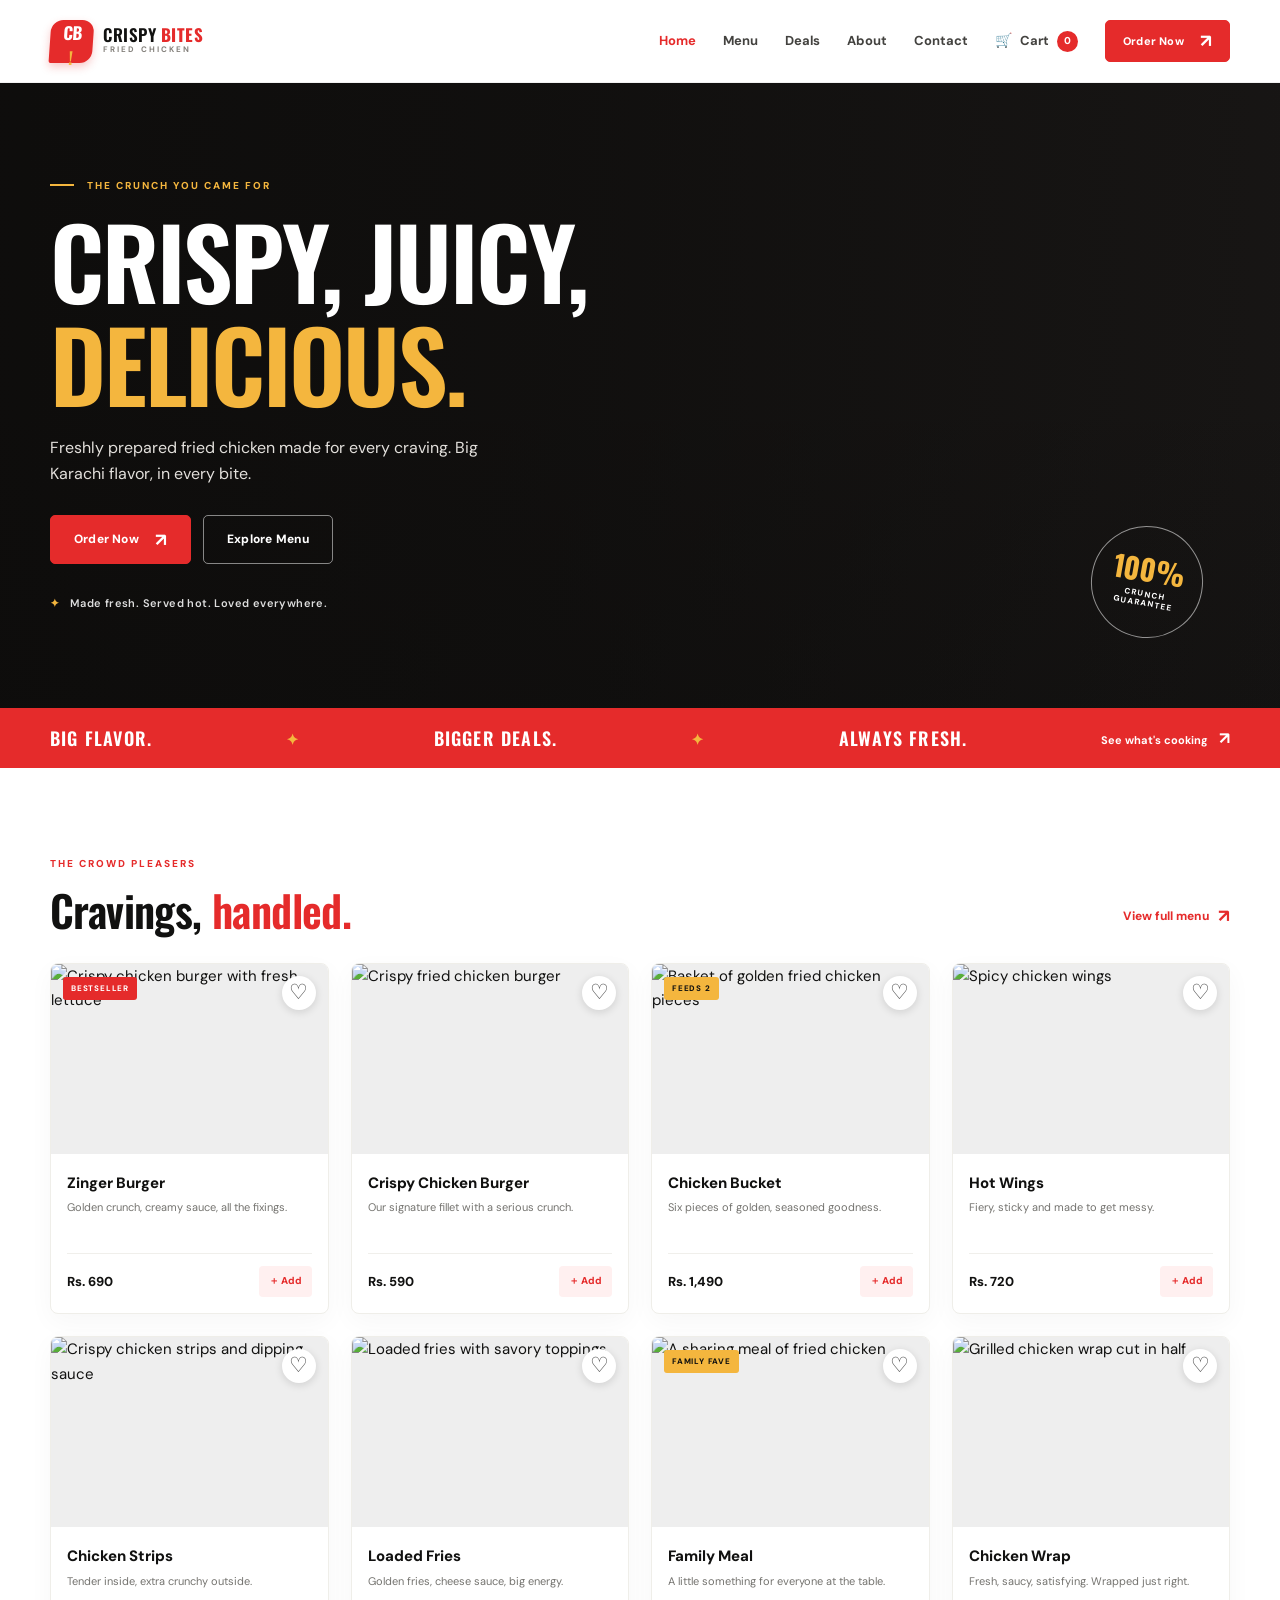
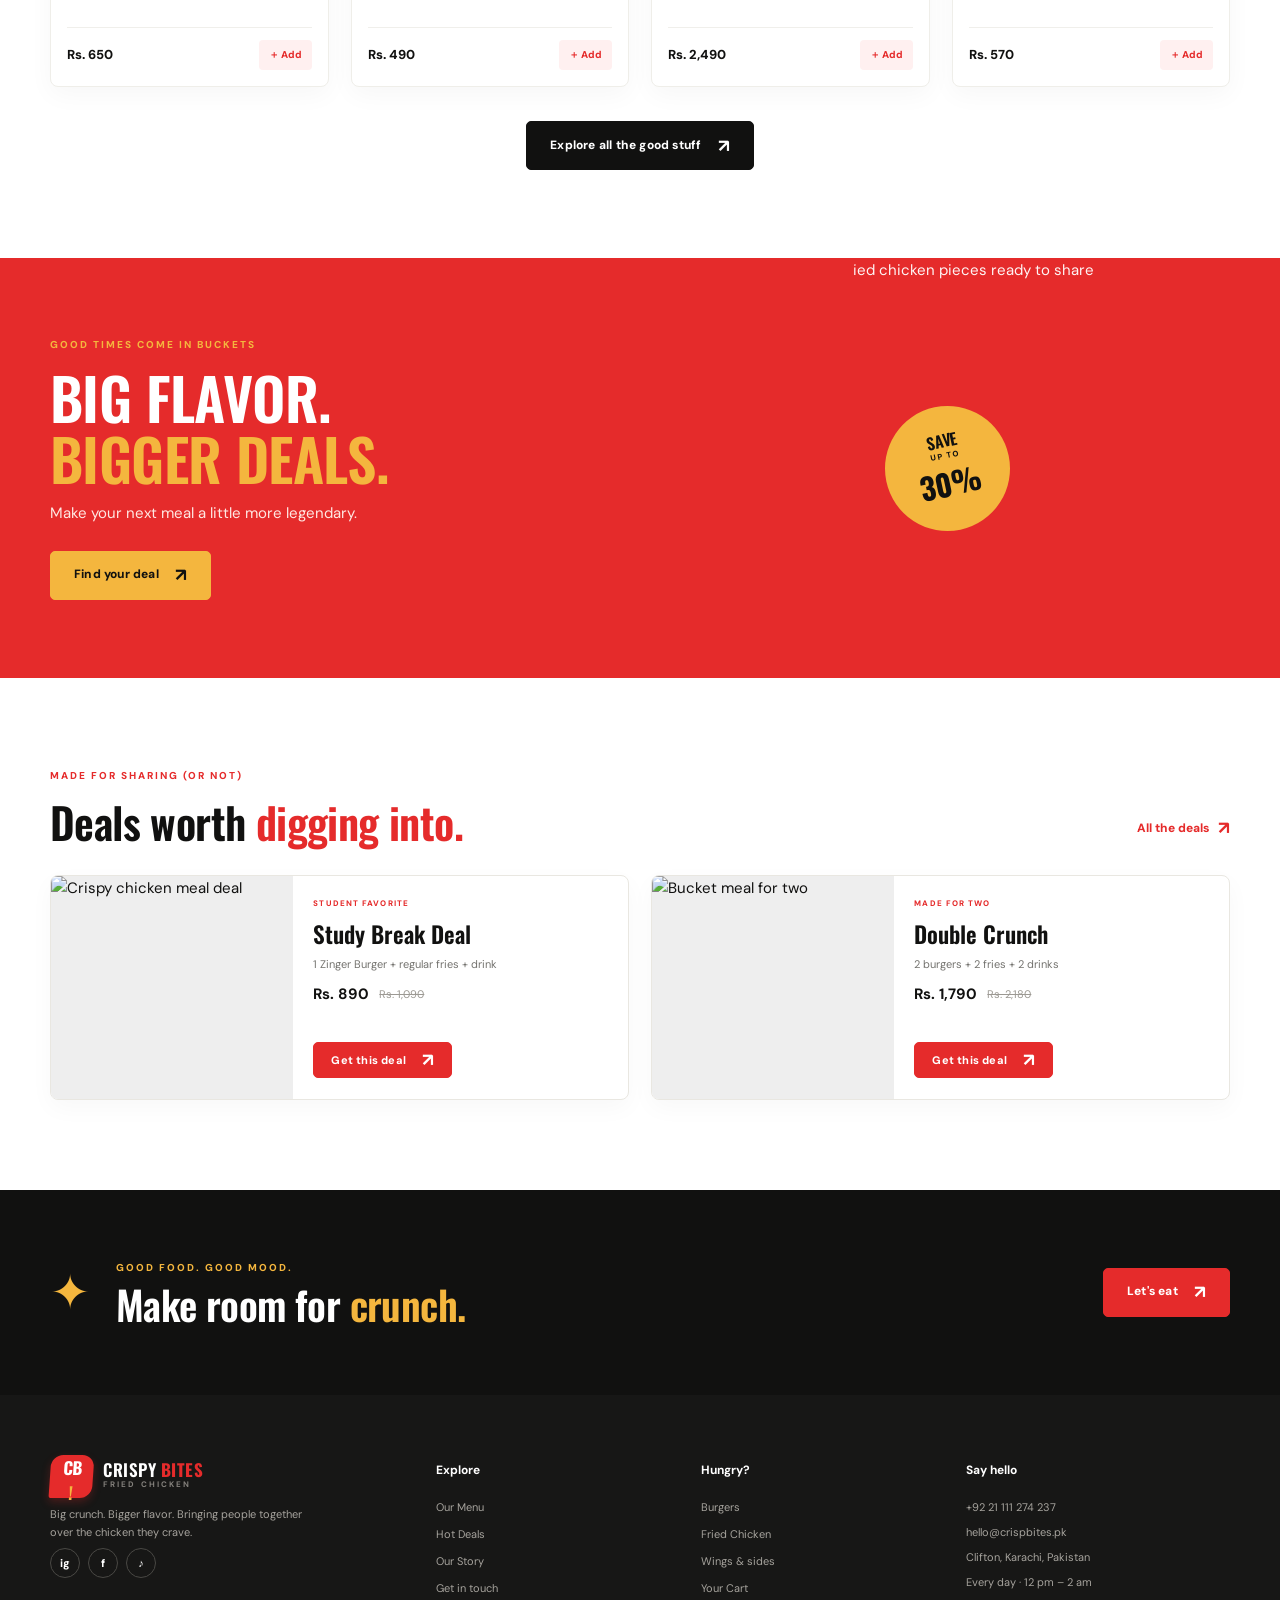
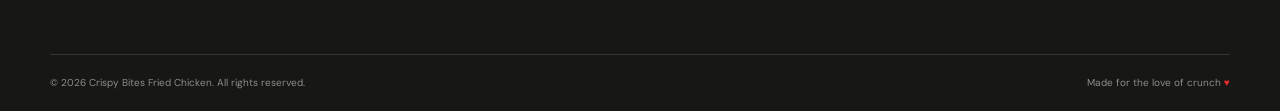
==== index.html @ 57929d8f "Add Crispy Bites Fried Chicken website" ====
<!doctype html>
<html lang="en">
<head>
  <meta charset="utf-8">
  <meta name="viewport" content="width=device-width, initial-scale=1">
  <meta name="description" content="Crispy Bites Fried Chicken — crave-worthy crunch, juicy chicken and big Karachi flavor.">
  <title>Crispy Bites | Big crunch. Bigger flavor.</title>
  <link rel="preconnect" href="https://fonts.googleapis.com">
  <link rel="preconnect" href="https://fonts.gstatic.com" crossorigin>
  <link href="https://fonts.googleapis.com/css2?family=DM+Sans:wght@400;500;600;700;800&family=Oswald:wght@500;600;700&display=swap" rel="stylesheet">
  <link rel="stylesheet" href="css/style.css">
  <link rel="stylesheet" href="css/responsive.css">
  <script defer src="js/main.js"></script>
  <script defer src="js/cart.js"></script>
</head>
<body>
  <header class="site-header">
    <nav class="navbar container" aria-label="Main navigation">
      <a class="brand" href="index.html" aria-label="Crispy Bites home"><span class="brand-mark">CB<span>!</span></span><span class="brand-name">CRISPY <b>BITES</b><small>FRIED CHICKEN</small></span></a>
      <button class="nav-toggle" aria-label="Open navigation" aria-expanded="false"><span></span><span></span><span></span></button>
      <div class="nav-links">
        <a class="active" href="index.html">Home</a><a href="menu.html">Menu</a><a href="deals.html">Deals</a><a href="about.html">About</a><a href="contact.html">Contact</a>
        <a class="nav-cart" href="cart.html" aria-label="Shopping cart">Cart <span class="cart-count">0</span></a>
        <a class="button button-small" href="menu.html">Order Now <span aria-hidden="true">↗</span></a>
      </div>
    </nav>
  </header>
  <main>
    <section class="hero">
      <div class="hero-shade"></div>
      <div class="container hero-content">
        <p class="eyebrow"><span></span> THE CRUNCH YOU CAME FOR</p>
        <h1>Crispy, Juicy,<br><em>Delicious.</em></h1>
        <p class="hero-copy">Freshly prepared fried chicken made for every craving. Big Karachi flavor, in every bite.</p>
        <div class="hero-actions"><a class="button" href="menu.html">Order Now <span>↗</span></a><a class="button button-outline" href="menu.html">Explore Menu</a></div>
        <div class="hero-note"><span>✦</span> Made fresh. Served hot. Loved everywhere.</div>
      </div>
      <div class="hero-stamp"><strong>100%</strong><span>CRUNCH<br>GUARANTEE</span></div>
    </section>
    <section class="ticker"><div class="container ticker-inner"><span>BIG FLAVOR.</span><b>✦</b><span>BIGGER DEALS.</span><b>✦</b><span>ALWAYS FRESH.</span><a href="deals.html">See what's cooking <span>↗</span></a></div></section>
    <section class="section container">
      <div class="section-heading"><div><p class="eyebrow eyebrow-red">THE CROWD PLEASERS</p><h2>Cravings, <em>handled.</em></h2></div><a class="text-link" href="menu.html">View full menu <span>↗</span></a></div>
      <div class="food-grid">
        <article class="food-card reveal"><div class="food-image"><img src="https://images.unsplash.com/photo-1568901346375-23c9450c58cd?auto=format&fit=crop&w=800&q=85" alt="Crispy chicken burger with fresh lettuce"><button class="favorite" aria-label="Add Zinger Burger to favorites">♡</button><span class="tag">BESTSELLER</span></div><div class="food-info"><h3>Zinger Burger</h3><p>Golden crunch, creamy sauce, all the fixings.</p><div class="food-bottom"><strong>Rs. 690</strong><button class="add-button" data-add="zinger-burger">＋ Add</button></div></div></article>
        <article class="food-card reveal"><div class="food-image"><img src="https://images.unsplash.com/photo-1606755962773-d324e0a13086?auto=format&fit=crop&w=800&q=85" alt="Crispy fried chicken burger"><button class="favorite" aria-label="Add Crispy Chicken Burger to favorites">♡</button></div><div class="food-info"><h3>Crispy Chicken Burger</h3><p>Our signature fillet with a serious crunch.</p><div class="food-bottom"><strong>Rs. 590</strong><button class="add-button" data-add="crispy-burger">＋ Add</button></div></div></article>
        <article class="food-card reveal"><div class="food-image"><img src="https://images.unsplash.com/photo-1626645738196-c2a7c87a8f58?auto=format&fit=crop&w=800&q=85" alt="Basket of golden fried chicken pieces"><button class="favorite" aria-label="Add Chicken Bucket to favorites">♡</button><span class="tag tag-gold">FEEDS 2</span></div><div class="food-info"><h3>Chicken Bucket</h3><p>Six pieces of golden, seasoned goodness.</p><div class="food-bottom"><strong>Rs. 1,490</strong><button class="add-button" data-add="chicken-bucket">＋ Add</button></div></div></article>
        <article class="food-card reveal"><div class="food-image"><img src="https://images.unsplash.com/photo-1527477396000-e27163b481c2?auto=format&fit=crop&w=800&q=85" alt="Spicy chicken wings"><button class="favorite" aria-label="Add Hot Wings to favorites">♡</button></div><div class="food-info"><h3>Hot Wings</h3><p>Fiery, sticky and made to get messy.</p><div class="food-bottom"><strong>Rs. 720</strong><button class="add-button" data-add="hot-wings">＋ Add</button></div></div></article>
        <article class="food-card reveal"><div class="food-image"><img src="https://images.unsplash.com/photo-1562967914-608f82629710?auto=format&fit=crop&w=800&q=85" alt="Crispy chicken strips and dipping sauce"><button class="favorite" aria-label="Add Chicken Strips to favorites">♡</button></div><div class="food-info"><h3>Chicken Strips</h3><p>Tender inside, extra crunchy outside.</p><div class="food-bottom"><strong>Rs. 650</strong><button class="add-button" data-add="chicken-strips">＋ Add</button></div></div></article>
        <article class="food-card reveal"><div class="food-image"><img src="https://images.unsplash.com/photo-1573080496219-bb080dd4f877?auto=format&fit=crop&w=800&q=85" alt="Loaded fries with savory toppings"><button class="favorite" aria-label="Add Loaded Fries to favorites">♡</button></div><div class="food-info"><h3>Loaded Fries</h3><p>Golden fries, cheese sauce, big energy.</p><div class="food-bottom"><strong>Rs. 490</strong><button class="add-button" data-add="loaded-fries">＋ Add</button></div></div></article>
        <article class="food-card reveal"><div class="food-image"><img src="https://images.unsplash.com/photo-1513185158878-8d8c2a2a3da3?auto=format&fit=crop&w=800&q=85" alt="A sharing meal of fried chicken"><button class="favorite" aria-label="Add Family Meal to favorites">♡</button><span class="tag tag-gold">FAMILY FAVE</span></div><div class="food-info"><h3>Family Meal</h3><p>A little something for everyone at the table.</p><div class="food-bottom"><strong>Rs. 2,490</strong><button class="add-button" data-add="family-meal">＋ Add</button></div></div></article>
        <article class="food-card reveal"><div class="food-image"><img src="https://images.unsplash.com/photo-1626700051175-6818013e1d4f?auto=format&fit=crop&w=800&q=85" alt="Grilled chicken wrap cut in half"><button class="favorite" aria-label="Add Chicken Wrap to favorites">♡</button></div><div class="food-info"><h3>Chicken Wrap</h3><p>Fresh, saucy, satisfying. Wrapped just right.</p><div class="food-bottom"><strong>Rs. 570</strong><button class="add-button" data-add="chicken-wrap">＋ Add</button></div></div></article>
      </div>
      <div class="center-action"><a class="button button-dark" href="menu.html">Explore all the good stuff <span>↗</span></a></div>
    </section>
    <section class="promo-band"><div class="container promo-content"><div><p class="eyebrow">GOOD TIMES COME IN BUCKETS</p><h2>Big flavor.<br><em>Bigger deals.</em></h2><p>Make your next meal a little more legendary.</p><a class="button button-light" href="deals.html">Find your deal <span>↗</span></a></div><div class="promo-art"><span class="promo-circle">SAVE<br><b>UP TO</b><strong>30%</strong></span><img src="https://images.unsplash.com/photo-1626082927389-6cd097cdc6ec?auto=format&fit=crop&w=900&q=85" alt="Golden fried chicken pieces ready to share"></div></div></section>
    <section class="section container deals-preview"><div class="section-heading"><div><p class="eyebrow eyebrow-red">MADE FOR SHARING (OR NOT)</p><h2>Deals worth <em>digging into.</em></h2></div><a class="text-link" href="deals.html">All the deals <span>↗</span></a></div>
      <div class="deal-strip">
        <article class="deal-card"><div class="deal-photo"><img src="https://images.unsplash.com/photo-1562967914-608f82629710?auto=format&fit=crop&w=800&q=85" alt="Crispy chicken meal deal"></div><div class="deal-details"><span class="deal-label">STUDENT FAVORITE</span><h3>Study Break Deal</h3><p>1 Zinger Burger + regular fries + drink</p><div><strong>Rs. 890</strong><del>Rs. 1,090</del></div><button class="button button-small" data-add="student-deal">Get this deal <span>↗</span></button></div></article>
        <article class="deal-card"><div class="deal-photo"><img src="https://images.unsplash.com/photo-1626645738196-c2a7c87a8f58?auto=format&fit=crop&w=800&q=85" alt="Bucket meal for two"></div><div class="deal-details"><span class="deal-label">MADE FOR TWO</span><h3>Double Crunch</h3><p>2 burgers + 2 fries + 2 drinks</p><div><strong>Rs. 1,790</strong><del>Rs. 2,180</del></div><button class="button button-small" data-add="couple-deal">Get this deal <span>↗</span></button></div></article>
      </div>
    </section>
    <section class="dark-callout"><div class="container callout-inner"><span class="callout-star">✦</span><div><p class="eyebrow">GOOD FOOD. GOOD MOOD.</p><h2>Make room for <em>crunch.</em></h2></div><a class="button" href="menu.html">Let's eat <span>↗</span></a></div></section>
  </main>
  <footer class="site-footer">  <div class="container footer-grid"><div class="footer-brand"><a class="brand brand-footer" href="index.html"><span class="brand-mark">CB<span>!</span></span><span class="brand-name">CRISPY <b>BITES</b><small>FRIED CHICKEN</small></span></a><p>Big crunch. Bigger flavor. Bringing people together over the chicken they crave.</p><div class="social-links"><a href="https://instagram.com" aria-label="Instagram">ig</a><a href="https://facebook.com" aria-label="Facebook">f</a><a href="https://tiktok.com" aria-label="TikTok">♪</a></div></div><div><h3>Explore</h3><a href="menu.html">Our Menu</a><a href="deals.html">Hot Deals</a><a href="about.html">Our Story</a><a href="contact.html">Get in touch</a></div><div><h3>Hungry?</h3><a href="menu.html#burgers">Burgers</a><a href="menu.html#chicken">Fried Chicken</a><a href="menu.html#wings">Wings & sides</a><a href="cart.html">Your Cart</a></div><div><h3>Say hello</h3><p>+92 21 111 274 237</p><p>hello@crispbites.pk</p><p>Clifton, Karachi, Pakistan</p><p>Every day · 12 pm – 2 am</p></div></div><div class="container footer-bottom"><span>© <span class="current-year">2026</span> Crispy Bites Fried Chicken. All rights reserved.</span><span>Made for the love of crunch <b>♥</b></span></div></footer>
  <div class="toast" role="status" aria-live="polite"></div>
</body>
</html>
---- css/style.css ----
:root{--red:#e52b2b;--red-dark:#bd171b;--black:#111110;--charcoal:#1c1c1a;--soft-black:#242421;--cream:#f7f5f0;--white:#fff;--gold:#f4b63e;--muted:#74736f;--line:#e9e7e1;--font-body:"DM Sans",Arial,sans-serif;--font-display:"Oswald",Impact,sans-serif;--shadow:0 18px 45px rgba(25,20,10,.09)}
*{box-sizing:border-box}html{scroll-behavior:smooth}body{margin:0;color:var(--black);background:#fff;font-family:var(--font-body);font-size:15px;line-height:1.65}img{display:block;width:100%;object-fit:cover}a{color:inherit;text-decoration:none}button,input,textarea{font:inherit}button,a{-webkit-tap-highlight-color:transparent}.container{width:min(1180px,calc(100% - 56px));margin-inline:auto}.site-header{position:sticky;z-index:20;top:0;background:rgba(255,255,255,.97);border-bottom:1px solid rgba(20,20,20,.06);backdrop-filter:blur(12px);transition:box-shadow .25s}.site-header.scrolled{box-shadow:0 6px 24px rgba(0,0,0,.08)}.navbar{height:82px;display:flex;align-items:center;justify-content:space-between;gap:30px}.brand{display:flex;align-items:center;gap:10px;flex:none}.brand-mark{width:43px;height:43px;border-radius:12px 12px 12px 2px;display:grid;place-items:center;background:var(--red);color:#fff;font:700 17px var(--font-display);letter-spacing:-1px;transform:skew(-4deg);box-shadow:0 4px 9px #e52b2b40}.brand-mark span{color:var(--gold)}.brand-name{font:600 17px/1 var(--font-display);letter-spacing:.5px}.brand-name b{color:var(--red)}.brand-name small{display:block;color:#84817c;font:700 8px/1.7 var(--font-body);letter-spacing:2.1px}.nav-links{display:flex;align-items:center;gap:27px}.nav-links>a:not(.button){font-size:13px;font-weight:700;color:#43423f;transition:color .2s}.nav-links>a:not(.button):hover,.nav-links>a.active:not(.nav-cart){color:var(--red)}.nav-cart{display:flex;align-items:center;gap:8px}.cart-count{min-width:21px;height:21px;border-radius:50%;display:grid;place-items:center;padding:0 5px;background:var(--red);color:white;font-size:10px;font-weight:800;transition:transform .2s}.cart-count.bump{animation:cart-bump .35s ease}.nav-toggle{display:none}
.button{min-height:49px;display:inline-flex;align-items:center;justify-content:center;gap:16px;padding:0 23px;border:1px solid var(--red);border-radius:5px;background:var(--red);color:#fff;font-size:12px;font-weight:800;letter-spacing:.2px;cursor:pointer;transition:background .2s,transform .2s,box-shadow .2s}.button span{font-size:18px;line-height:1}.button:hover{background:var(--red-dark);border-color:var(--red-dark);transform:translateY(-2px);box-shadow:0 9px 22px #c8212130}.button-small{min-height:42px;padding-inline:17px;font-size:11px}.button-outline{background:transparent;border-color:#ffffff80;color:#fff}.button-outline:hover{background:#fff;color:var(--black);border-color:#fff}.button-dark{background:var(--black);border-color:var(--black)}.button-dark:hover{background:#333;border-color:#333}.button-light{background:var(--gold);border-color:var(--gold);color:var(--black)}.button-light:hover{background:#ffca60;border-color:#ffca60}.button-wide{width:100%}.eyebrow{margin:0 0 14px;color:var(--gold);font-size:10px;font-weight:800;letter-spacing:2px}.eyebrow span{display:inline-block;width:24px;height:2px;margin:0 9px 3px 0;background:var(--gold)}.eyebrow-red{color:var(--red)}.eyebrow-red span{background:var(--red)}h1,h2,h3,p{margin-top:0}h1,h2{font-family:var(--font-display);font-weight:600;line-height:1.05;letter-spacing:-.6px}h1 em,h2 em{font-style:normal;color:var(--red)}.hero{position:relative;min-height:625px;display:flex;align-items:center;overflow:hidden;background:#181615 url("https://images.unsplash.com/photo-1626082927389-6cd097cdc6ec?auto=format&fit=crop&w=2000&q=90") center 48%/cover no-repeat;color:white}.hero-shade{position:absolute;inset:0;background:linear-gradient(90deg,rgba(13,12,11,.91) 0%,rgba(13,12,11,.68) 42%,rgba(13,12,11,.08) 100%),linear-gradient(0deg,rgba(10,10,10,.27),transparent 50%)}.hero-content{position:relative;z-index:1;padding-block:90px}.hero h1{margin:0 0 20px;font-size:clamp(58px,8vw,98px);text-transform:uppercase;letter-spacing:-2px}.hero h1 em{color:var(--gold)}.hero-copy{max-width:430px;margin-bottom:28px;color:#e3e0dc;font-size:16px}.hero-actions{display:flex;gap:12px}.hero-note{margin-top:30px;color:#ddd;font-size:11px;font-weight:600;letter-spacing:.4px}.hero-note span{margin-right:7px;color:var(--gold)}.hero-stamp{position:absolute;right:max(6%,calc((100% - 1180px)/2));bottom:70px;width:112px;height:112px;border:1px solid #ffffff8a;border-radius:50%;display:grid;align-content:center;justify-items:center;text-align:center;transform:rotate(10deg)}.hero-stamp strong{font:700 29px/.95 var(--font-display);color:var(--gold)}.hero-stamp span{margin-top:7px;font-size:8px;line-height:1.2;font-weight:800;letter-spacing:1.1px}.ticker{background:var(--red);color:#fff}.ticker-inner{min-height:60px;display:flex;align-items:center;justify-content:space-between;gap:16px;font:600 18px var(--font-display);letter-spacing:1.2px}.ticker-inner b{color:var(--gold);font-size:15px}.ticker-inner a{font:700 11px var(--font-body);letter-spacing:0}.ticker-inner a span{margin-left:8px;font-size:17px}.section{padding-block:88px}.section-heading{display:flex;align-items:end;justify-content:space-between;gap:24px;margin-bottom:31px}.section-heading h2{margin:0;font-size:43px}.section-heading h2 em{color:var(--red)}.text-link{display:inline-flex;align-items:center;gap:9px;color:var(--red);font-size:12px;font-weight:800}.text-link span{font-size:18px;transition:transform .2s}.text-link:hover span{transform:translate(3px,-3px)}.food-grid{display:grid;grid-template-columns:repeat(4,minmax(0,1fr));gap:22px}.food-card{min-width:0;overflow:hidden;border:1px solid #efeee9;border-radius:8px;background:white;box-shadow:0 8px 26px rgba(21,20,15,.035);transition:transform .25s,box-shadow .25s}.food-card:hover{transform:translateY(-6px);box-shadow:var(--shadow)}.food-image{height:190px;position:relative;overflow:hidden;background:#eee}.food-image img{height:100%;transition:transform .5s}.food-card:hover .food-image img{transform:scale(1.07)}.favorite{position:absolute;top:12px;right:12px;width:34px;height:34px;border:0;border-radius:50%;background:#fff;color:#444;font-size:21px;line-height:1;cursor:pointer;box-shadow:0 2px 9px #0002;transition:color .2s,transform .2s}.favorite:hover,.favorite.is-favorite{color:var(--red);transform:scale(1.12)}.tag{position:absolute;left:12px;top:13px;padding:5px 8px;border-radius:3px;background:var(--red);color:white;font-size:8px;font-weight:800;letter-spacing:.8px}.tag-gold{background:var(--gold);color:var(--black)}.food-info{padding:17px 16px 16px}.food-info h3{margin:0 0 4px;font-size:15px;font-weight:800}.food-info p{min-height:42px;margin:0 0 12px;color:var(--muted);font-size:11px;line-height:1.55}.food-bottom{display:flex;align-items:center;justify-content:space-between;gap:6px;border-top:1px solid #f0efeb;padding-top:12px}.food-bottom strong{font-size:13px;font-weight:800}.add-button{border:0;border-radius:4px;background:#fff0f0;color:var(--red);padding:7px 10px;font-size:10px;font-weight:800;cursor:pointer;transition:background .2s,color .2s}.add-button:hover{background:var(--red);color:white}.center-action{margin-top:34px;text-align:center}.promo-band{overflow:hidden;background:var(--red);color:white}.promo-content{min-height:420px;display:grid;grid-template-columns:1fr 1fr;align-items:center;gap:50px}.promo-content h2{margin:0 0 12px;font-size:58px;text-transform:uppercase}.promo-content h2 em{color:var(--gold)}.promo-content p:not(.eyebrow){color:#ffe8e3}.promo-content .button{margin-top:10px}.promo-art{position:relative;align-self:stretch;min-height:360px;display:flex;align-items:center;justify-content:center}.promo-art img{position:absolute;width:92%;height:108%;right:-11%;bottom:-8%;object-fit:cover;clip-path:polygon(16% 0,100% 0,100% 100%,0 100%);opacity:.95}.promo-circle{z-index:1;width:125px;height:125px;display:grid;align-content:center;justify-items:center;border-radius:50%;background:var(--gold);color:var(--black);text-align:center;font:600 16px/1.1 var(--font-display);transform:rotate(-12deg)}.promo-circle b{font:800 8px var(--font-body);letter-spacing:1.2px}.promo-circle strong{font:700 30px var(--font-display)}.deals-preview{padding-top:90px;padding-bottom:90px}.deal-strip{display:grid;grid-template-columns:repeat(2,1fr);gap:22px}.deal-card{display:grid;grid-template-columns:42% 1fr;min-height:225px;overflow:hidden;border:1px solid var(--line);border-radius:8px;background:#fff;box-shadow:0 8px 25px #00000008}.deal-photo{overflow:hidden;background:#eee}.deal-photo img{height:100%;min-height:210px;transition:transform .45s}.deal-card:hover .deal-photo img{transform:scale(1.06)}.deal-details{padding:21px 20px;display:flex;flex-direction:column;align-items:start}.deal-label{color:var(--red);font-size:8px;font-weight:800;letter-spacing:1.1px}.deal-details h3{margin:7px 0 4px;font:600 23px var(--font-display)}.deal-details p{margin:0 0 9px;color:var(--muted);font-size:11px}.deal-details>div{display:flex;align-items:center;gap:10px;margin-bottom:12px}.deal-details>div strong{font-size:15px}.deal-details del{color:#9c9993;font-size:11px}.deal-details .button{min-height:36px;margin-top:auto}.dark-callout{background:var(--black);color:white}.callout-inner{min-height:205px;display:flex;align-items:center;gap:26px}.callout-star{font-size:48px;color:var(--gold)}.callout-inner .eyebrow{margin-bottom:7px}.callout-inner h2{margin:0;font-size:40px}.callout-inner h2 em{color:var(--gold)}.callout-inner .button{margin-left:auto}.site-footer{padding-top:60px;background:#171716;color:#fff}.footer-grid{display:grid;grid-template-columns:1.55fr 1fr 1fr 1.2fr;gap:45px;padding-bottom:48px}.brand-footer .brand-name{color:white}.footer-brand p{max-width:270px;margin:19px 0;color:#a6a39d;font-size:12px}.footer-grid h3{margin:6px 0 17px;font-size:12px;color:white}.footer-grid>div:not(.footer-brand)>a{display:block;margin:9px 0;color:#a6a39d;font-size:11px;transition:color .2s}.footer-grid>div>a:hover{color:var(--gold)}.footer-grid>div>p{margin:7px 0;color:#a6a39d;font-size:11px}.social-links{display:flex;gap:8px}.social-links a{width:30px;height:30px;display:grid;place-items:center;border:1px solid #494844;border-radius:50%;font-size:11px;font-weight:800;transition:background .2s,border .2s}.social-links a:hover{background:var(--red);border-color:var(--red)}.footer-bottom{min-height:57px;display:flex;justify-content:space-between;align-items:center;border-top:1px solid #343330;color:#8f8d87;font-size:10px}.footer-bottom b{color:var(--red)}.page-hero{min-height:325px;display:flex;align-items:center;color:#fff;background:#211a17 center/cover no-repeat;position:relative;isolation:isolate}.page-hero:before{content:"";position:absolute;z-index:-1;inset:0;background:linear-gradient(90deg,#151311e8,#1513118c 60%,#15131133)}.page-hero h1{margin:0 0 12px;font-size:clamp(50px,7vw,76px);text-transform:uppercase}.page-hero h1 em{color:var(--gold)}.page-hero p:last-child{margin:0;color:#e3e0dc}.menu-hero{background-image:url("https://images.unsplash.com/photo-1568901346375-23c9450c58cd?auto=format&fit=crop&w=1800&q=85")}.deals-hero{background-image:url("https://images.unsplash.com/photo-1626082927389-6cd097cdc6ec?auto=format&fit=crop&w=1800&q=85")}.about-hero{background-image:url("https://images.unsplash.com/photo-1626645738196-c2a7c87a8f58?auto=format&fit=crop&w=1800&q=85")}.contact-hero{background-image:url("https://images.unsplash.com/photo-1527477396000-e27163b481c2?auto=format&fit=crop&w=1800&q=85")}.compact-hero{min-height:250px;background-image:url("https://images.unsplash.com/photo-1626082927389-6cd097cdc6ec?auto=format&fit=crop&w=1800&q=85")}.menu-section{padding-top:55px}.menu-toolbar{display:flex;align-items:center;justify-content:space-between;gap:18px;margin-bottom:23px}.category-list{display:flex;flex-wrap:wrap;gap:8px}.filter-button{padding:9px 15px;border:1px solid #e8e6df;border-radius:30px;background:#fff;color:#54534f;font-size:11px;font-weight:700;cursor:pointer;transition:all .2s}.filter-button:hover,.filter-button.active{border-color:var(--red);background:var(--red);color:white}.search-box{width:245px;height:42px;flex:none;display:flex;align-items:center;gap:9px;padding:0 11px;border:1px solid var(--line);border-radius:5px}.search-box>span{font-size:22px;color:#85827d}.search-box input{width:100%;min-width:0;border:0;outline:0;font-size:11px}.search-box kbd{flex:none;color:#999;font-size:9px}.menu-result{min-height:16px;margin-bottom:15px;color:#888;font-size:10px}.menu-grid{row-gap:21px}.empty-search,.empty-cart{text-align:center;padding:60px 20px;color:var(--muted)}.empty-search span,.empty-cart>span{font-size:42px}.empty-search h3,.empty-cart h2{margin:8px 0;color:var(--black);font:600 29px var(--font-display)}.empty-search p,.empty-cart p{font-size:13px}.menu-banner{padding:40px 0;background:#f2eee5}.menu-banner>.container{display:flex;justify-content:space-between;align-items:center;gap:25px}.menu-banner h2{margin:0 0 7px;font-size:38px}.menu-banner h2 em{color:var(--red)}.menu-banner p:not(.eyebrow){margin:0;color:var(--muted);font-size:12px}.menu-banner .button{flex:none}.deals-grid{display:grid;grid-template-columns:repeat(2,minmax(0,1fr));gap:23px}.deal-card-large{min-height:315px;grid-template-columns:45% 1fr}.deal-card-large .deal-photo img{min-height:315px}.deal-card-large .deal-details{padding:25px}.deal-card-large .deal-details h3{font-size:28px}.deal-card-large .deal-details p{font-size:12px;line-height:1.7}.section-note{max-width:250px;margin:0 0 3px;color:var(--muted);font-size:12px}.story-section{display:grid;grid-template-columns:1fr 1fr;align-items:center;gap:75px}.story-image{position:relative;min-height:440px}.story-image img{height:440px;border-radius:8px;box-shadow:var(--shadow)}.story-stamp{position:absolute;right:-25px;bottom:26px;width:110px;height:110px;display:grid;align-content:center;justify-items:center;border:7px solid white;border-radius:50%;background:var(--gold);font:600 13px/1.1 var(--font-display);text-align:center;transform:rotate(8deg)}.story-stamp b{font-size:24px}.story-copy h2,.contact-details h2{margin:0 0 20px;font-size:43px}.story-copy p:not(.eyebrow){color:#716f6a;font-size:13px;line-height:1.9}.story-copy .text-link{margin-top:8px}.mission-band{padding:76px 0;background:var(--black);color:#fff}.mission-grid{display:grid;grid-template-columns:repeat(3,1fr);gap:45px}.mission-icon{color:var(--gold);font-size:26px}.mission-grid .eyebrow{margin:13px 0 8px}.mission-grid h2{margin:0 0 13px;font-size:31px}.mission-grid h2 em{color:var(--gold)}.mission-grid article>p:last-child{max-width:290px;color:#aaa9a3;font-size:12px}.reasons-grid{display:grid;grid-template-columns:repeat(4,1fr);gap:25px}.reasons-grid article{padding:24px 19px;border-top:2px solid var(--red);background:#faf9f6}.reasons-grid article>span{font:600 25px var(--font-display);color:var(--red)}.reasons-grid h3{margin:15px 0 6px;font-size:15px}.reasons-grid p{margin:0;color:var(--muted);font-size:11px}.stats-band{padding:45px 0;background:var(--red);color:#fff}.stats-grid{display:grid;grid-template-columns:repeat(4,1fr);text-align:center}.stats-grid>div+div{border-left:1px solid #ffffff4d}.stats-grid strong{display:block;font:600 42px/.95 var(--font-display)}.stats-grid strong span{color:var(--gold)}.stats-grid div>span{display:block;margin-top:8px;color:#ffe7df;font-size:9px;font-weight:800;letter-spacing:1.5px}.contact-layout{display:grid;grid-template-columns:.8fr 1.2fr;gap:80px;align-items:start}.contact-details>p:not(.eyebrow){color:var(--muted);font-size:13px}.contact-item{display:flex;align-items:center;gap:15px;margin-top:24px}.contact-item>span{width:42px;height:42px;display:grid;place-items:center;border-radius:50%;background:#fff0eb;color:var(--red);font-size:18px}.contact-item small{display:block;color:#98958e;font-size:8px;font-weight:800;letter-spacing:1.2px}.contact-item a,.contact-item p{margin:2px 0 0;font-size:12px;font-weight:700}.form-card{padding:34px;border:1px solid var(--line);border-radius:8px;background:white;box-shadow:var(--shadow)}.form-card h2{margin:0 0 25px;font-size:32px}.form-card label{display:block;margin:0 0 15px;font-size:10px;font-weight:800;color:#45433f}.optional{color:#aaa;font-size:9px;font-weight:500}.form-card input,.form-card textarea{display:block;width:100%;margin-top:6px;padding:12px 13px;border:1px solid #e6e4df;border-radius:4px;outline:0;color:var(--black);font-size:12px;resize:vertical;transition:border .2s,box-shadow .2s}.form-card input:focus,.form-card textarea:focus{border-color:var(--red);box-shadow:0 0 0 3px #e52b2b15}.form-row{display:grid;grid-template-columns:1fr 1fr;gap:14px}.form-message{margin:14px 0 0;color:#238245;font-size:12px;font-weight:700}.map-section{padding-top:0;padding-bottom:80px}.map-placeholder{position:relative;min-height:270px;overflow:hidden;display:flex;flex-direction:column;align-items:center;justify-content:center;gap:6px;border-radius:7px;background-color:#e8e4dc;background-image:linear-gradient(30deg,transparent 45%,#d6d2c9 46%,#d6d2c9 47%,transparent 48%),linear-gradient(120deg,transparent 43%,#d5d1c8 44%,#d5d1c8 46%,transparent 47%),linear-gradient(75deg,transparent 70%,#dedad2 71%,#dedad2 73%,transparent 74%);text-align:center}.map-placeholder:before,.map-placeholder:after{content:"";position:absolute;width:130%;height:13px;background:#d0ccc3;transform:rotate(-13deg)}.map-placeholder:before{top:32%}.map-placeholder:after{bottom:27%;transform:rotate(9deg)}.map-placeholder>*{position:relative;z-index:1}.map-pin{width:37px;height:37px;display:grid;place-items:center;border-radius:50% 50% 50% 0;background:var(--red);color:white;font-size:23px;transform:rotate(-45deg);box-shadow:0 4px 14px #0003}.map-placeholder strong{margin-top:6px;font-size:14px}.map-placeholder span{color:var(--muted);font-size:11px}.map-placeholder a{margin-top:4px;padding:7px 10px;border-radius:4px;background:#fff;font-size:10px;font-weight:800;color:var(--red)}.cart-section{display:grid;grid-template-columns:1fr 340px;align-items:start;gap:45px;padding-top:58px}.cart-heading{display:flex;justify-content:space-between;align-items:end;gap:12px;margin-bottom:20px}.cart-heading h2{margin:0;font-size:32px}.clear-cart{padding:6px 0;border:0;background:transparent;color:#898680;font-size:10px;font-weight:700;cursor:pointer}.clear-cart:hover{color:var(--red)}.cart-items{border-top:1px solid var(--line)}.cart-row{display:grid;grid-template-columns:90px 1fr auto 100px 30px;align-items:center;gap:17px;padding:17px 0;border-bottom:1px solid var(--line)}.cart-row img{width:90px;height:76px;border-radius:5px}.cart-product h3{margin:0 0 4px;font-size:13px}.cart-product p{margin:0;color:#999;font-size:10px}.cart-unit-price{font-size:11px;color:#706e69}.quantity-control{display:flex;align-items:center;justify-content:space-between;width:92px;height:32px;padding:0 5px;border:1px solid var(--line);border-radius:4px}.quantity-control button{width:24px;height:24px;border:0;background:white;color:var(--red);font-weight:800;cursor:pointer}.quantity-control span{font-size:11px;font-weight:800}.cart-row-subtotal{text-align:right;font-size:12px;font-weight:800}.remove-item{border:0;background:none;color:#a6a39c;font-size:18px;cursor:pointer;transition:color .2s}.remove-item:hover{color:var(--red)}.summary-card{position:sticky;top:105px;padding:24px;border:1px solid var(--line);border-radius:7px;background:#faf9f6}.summary-card h2{margin:0 0 23px;font:600 22px var(--font-display)}.summary-line{display:flex;justify-content:space-between;gap:10px;margin:13px 0;color:#6f6d67;font-size:11px}.summary-line strong{color:var(--black);font-size:11px}.summary-divider{height:1px;margin:17px 0;background:#e4e2dc}.summary-line.total-line{color:var(--black);font-size:13px;font-weight:800}.summary-line.total-line strong{color:var(--red);font-size:18px}.summary-hint{margin:11px 0 17px;color:#999;font-size:10px}.checkout-link{width:100%}.secure-note{margin:13px 0 0;text-align:center;color:#96938c;font-size:9px}.checkout-layout{display:grid;grid-template-columns:1fr 340px;align-items:start;gap:38px}.checkout-form h2{font-size:32px}.checkout-summary{top:105px}.checkout-items{display:grid;gap:12px}.checkout-item{display:grid;grid-template-columns:46px 1fr auto;align-items:center;gap:10px}.checkout-item img{width:46px;height:42px;border-radius:4px}.checkout-item div{min-width:0}.checkout-item strong{display:block;font-size:10px}.checkout-item span{color:#999;font-size:9px}.checkout-item>b{font-size:10px}.payment-options{padding:0;border:0;margin:20px 0}.payment-options legend{margin-bottom:10px;font-size:11px;font-weight:800}.payment-option{position:relative;display:flex!important;align-items:center;gap:11px;margin:0!important;padding:12px 10px;border:1px solid var(--line);border-bottom:0;cursor:pointer}.payment-option:nth-of-type(2){border-radius:5px 5px 0 0}.payment-option:last-of-type{border-bottom:1px solid var(--line);border-radius:0 0 5px 5px}.payment-option input{position:absolute;opacity:0;width:1px;height:1px}.payment-option:has(input:checked){background:#fff7f5;border-color:#f0b5ac}.payment-icon{width:30px;height:30px;display:grid;place-items:center;border-radius:4px;background:#f2eee8;color:var(--red);font-size:15px}.payment-option>span:nth-of-type(2){flex:1}.payment-option b{display:block;font-size:10px}.payment-option small{display:block;color:#97948e;font-size:9px}.payment-option i{width:15px;height:15px;border:1px solid #cbc8c1;border-radius:50%}.payment-option:has(input:checked) i{border:5px solid var(--red)}.order-success{max-width:700px;padding-top:70px;text-align:center}.order-success[hidden]{display:none}.success-icon{width:66px;height:66px;display:grid;place-items:center;margin:0 auto 20px;border-radius:50%;background:#e8f5ea;color:#32864b;font-size:32px}.order-success h2{font-size:38px}.order-success>p:not(.eyebrow){max-width:480px;margin:0 auto 22px;color:var(--muted);font-size:13px}.toast{position:fixed;z-index:50;right:24px;bottom:24px;max-width:calc(100% - 48px);padding:13px 19px;border-radius:5px;background:var(--black);color:white;font-size:12px;font-weight:700;box-shadow:0 9px 30px #0003;opacity:0;transform:translateY(15px);pointer-events:none;transition:opacity .25s,transform .25s}.toast.visible{opacity:1;transform:translateY(0)}.reveal{opacity:0;transform:translateY(18px);transition:opacity .6s,transform .6s}.reveal.is-visible{opacity:1;transform:translateY(0)}[hidden]{display:none!important}
@keyframes cart-bump{50%{transform:scale(1.3)}}
.nav-cart:before{content:"\1F6D2";font-size:14px}
---- css/responsive.css ----
@media(max-width:1050px){.nav-links{gap:17px}.container{width:min(calc(100% - 44px),1180px)}.food-grid{grid-template-columns:repeat(3,minmax(0,1fr))}.food-image{height:200px}.footer-grid{gap:28px}.deal-card-large{grid-template-columns:40% 1fr}.deal-card-large .deal-details{padding:20px}.cart-section,.checkout-layout{grid-template-columns:1fr 310px;gap:25px}.cart-row{grid-template-columns:76px 1fr auto 90px 25px;gap:12px}.cart-row img{width:76px;height:68px}}
@media(max-width:800px){.navbar{height:72px}.nav-toggle{width:40px;height:40px;display:flex;flex-direction:column;justify-content:center;gap:5px;padding:8px;border:0;background:transparent;cursor:pointer}.nav-toggle span{height:2px;width:22px;background:var(--black);transition:transform .2s,opacity .2s}.nav-toggle[aria-expanded=true] span:first-child{transform:translateY(7px) rotate(45deg)}.nav-toggle[aria-expanded=true] span:nth-child(2){opacity:0}.nav-toggle[aria-expanded=true] span:last-child{transform:translateY(-7px) rotate(-45deg)}.nav-links{position:absolute;top:71px;left:0;right:0;display:none;align-items:stretch;gap:0;padding:10px 22px 20px;background:white;border-top:1px solid var(--line);box-shadow:0 15px 25px #00000012}.nav-links.open{display:flex;flex-direction:column}.nav-links>a:not(.button){padding:11px 4px;border-bottom:1px solid #f0efeb}.nav-links>.button{margin-top:13px}.nav-cart{justify-content:flex-start}.hero{min-height:580px;background-position:57% center}.hero-shade{background:linear-gradient(90deg,rgba(13,12,11,.91),rgba(13,12,11,.48) 75%,rgba(13,12,11,.18))}.hero-stamp{right:7%;bottom:35px;width:90px;height:90px}.hero-stamp strong{font-size:24px}.hero-stamp span{font-size:7px}.ticker-inner{flex-wrap:wrap;justify-content:center;padding:11px 0;gap:8px 13px;font-size:15px}.ticker-inner a{width:100%;text-align:center}.section{padding-block:66px}.food-grid{grid-template-columns:repeat(2,minmax(0,1fr));gap:16px}.food-image{height:220px}.promo-content{min-height:390px;gap:20px}.promo-content h2{font-size:47px}.promo-art img{width:112%;right:-17%}.deal-strip{gap:15px}.deal-card{grid-template-columns:39% 1fr}.deal-details{padding:15px}.deal-details h3{font-size:19px}.deal-details p{font-size:10px}.deal-details .button{padding-inline:11px}.footer-grid{grid-template-columns:repeat(2,1fr);gap:35px}.page-hero{min-height:300px}.menu-toolbar{align-items:flex-start;flex-direction:column}.category-list{order:2}.search-box{width:100%;order:1}.story-section{gap:40px}.story-image,.story-image img{min-height:370px;height:370px}.contact-layout{gap:35px}.cart-section,.checkout-layout{grid-template-columns:1fr}.summary-card{position:static}.checkout-summary{order:-1}.cart-row{grid-template-columns:74px minmax(100px,1fr) auto 90px 24px}.cart-row-subtotal{font-size:11px}}
@media(max-width:560px){.container{width:calc(100% - 36px)}.brand-mark{width:39px;height:39px}.brand-name{font-size:15px}.hero{min-height:610px;background-position:61% center}.hero-content{padding-block:75px}.hero h1{font-size:59px;letter-spacing:-1px}.hero-copy{max-width:300px;font-size:14px}.hero-actions{align-items:flex-start;flex-direction:column}.hero-actions .button{min-width:165px}.hero-stamp{right:20px;bottom:26px;width:77px;height:77px}.hero-stamp strong{font-size:20px}.hero-stamp span{font-size:6px}.ticker-inner{font-size:13px}.section{padding-block:55px}.section-heading{align-items:flex-start;flex-direction:column;gap:11px;margin-bottom:23px}.section-heading h2{font-size:36px}.section-note{max-width:none}.food-grid{gap:12px}.food-image{height:145px}.food-info{padding:12px}.food-info h3{font-size:13px}.food-info p{min-height:47px;font-size:10px}.food-bottom{padding-top:9px}.food-bottom strong{font-size:11px}.add-button{padding:7px 8px;font-size:9px}.favorite{width:29px;height:29px;top:8px;right:8px;font-size:18px}.tag{top:9px;left:8px;padding:4px 6px;font-size:7px}.center-action{margin-top:26px}.promo-content{grid-template-columns:1fr;gap:0;padding-top:48px}.promo-content h2{font-size:46px}.promo-art{min-height:210px}.promo-art img{width:105%;height:120%;right:-7%;bottom:-19%}.promo-circle{width:95px;height:95px;font-size:13px}.promo-circle strong{font-size:24px}.deal-strip{grid-template-columns:1fr}.deal-card{grid-template-columns:39% 1fr;min-height:200px}.deal-photo img{min-height:200px}.deal-details{padding:13px}.deal-details h3{font-size:18px}.deal-details p{font-size:10px;line-height:1.4}.deal-details>div{gap:7px}.deal-details>div strong{font-size:13px}.deal-details .button{min-height:32px;font-size:9px}.callout-inner{min-height:190px;gap:12px}.callout-star{font-size:30px}.callout-inner h2{font-size:27px}.callout-inner .button{gap:7px;padding-inline:12px;min-height:42px;font-size:10px}.site-footer{padding-top:43px}.footer-grid{grid-template-columns:1fr 1fr;gap:30px 18px;padding-bottom:32px}.footer-grid>div:first-child{grid-column:1/-1}.footer-brand p{max-width:310px}.footer-bottom{align-items:flex-start;flex-direction:column;justify-content:center;gap:4px;padding-block:12px;font-size:9px}.page-hero{min-height:280px}.page-hero h1{font-size:53px}.page-hero p:last-child{max-width:310px;font-size:12px}.menu-section{padding-top:40px}.category-list{gap:6px}.filter-button{padding:8px 12px;font-size:10px}.menu-banner>.container{align-items:flex-start;flex-direction:column}.menu-banner h2{font-size:32px}.deals-grid{grid-template-columns:1fr;gap:16px}.deal-card-large{grid-template-columns:39% 1fr;min-height:235px}.deal-card-large .deal-photo img{min-height:235px}.deal-card-large .deal-details{padding:14px}.deal-card-large .deal-details h3{font-size:20px}.deal-card-large .deal-details p{font-size:10px}.deal-card-large .deal-label{font-size:7px}.story-section{grid-template-columns:1fr;gap:30px}.story-image,.story-image img{min-height:300px;height:300px}.story-stamp{right:-10px;bottom:15px;width:88px;height:88px;font-size:11px}.story-stamp b{font-size:20px}.story-copy h2,.contact-details h2{font-size:36px}.mission-grid{grid-template-columns:1fr;gap:30px}.mission-grid h2{font-size:27px}.mission-band{padding:55px 0}.reasons-grid{grid-template-columns:1fr 1fr;gap:12px}.reasons-grid article{padding:17px 13px}.reasons-grid h3{font-size:13px}.stats-grid{grid-template-columns:1fr 1fr;gap:25px 0}.stats-grid>div:nth-child(3){border-left:0}.stats-grid strong{font-size:35px}.contact-layout{grid-template-columns:1fr;gap:30px}.form-card{padding:23px 18px}.form-row{grid-template-columns:1fr;gap:0}.map-section{padding-bottom:50px}.map-placeholder{min-height:230px}.cart-section{padding-top:40px}.cart-heading{align-items:flex-start;flex-direction:column;gap:10px}.cart-heading h2{font-size:28px}.cart-row{grid-template-columns:62px minmax(0,1fr) 92px 25px;gap:8px;padding:13px 0}.cart-row img{width:62px;height:60px}.cart-product h3{font-size:11px}.cart-product p{font-size:9px}.cart-unit-price{display:none}.quantity-control{width:85px;height:30px}.cart-row-subtotal{grid-column:2;grid-row:2;text-align:left;font-size:10px}.remove-item{grid-column:4;grid-row:1}.summary-card{padding:20px}.checkout-layout{padding-top:35px;gap:20px}.checkout-form h2{font-size:27px}.checkout-summary{order:0}.order-success h2{font-size:31px}.toast{right:14px;bottom:14px;max-width:calc(100% - 28px)}}
@media(prefers-reduced-motion:reduce){*,*::before,*::after{scroll-behavior:auto!important;animation-duration:.01ms!important;animation-iteration-count:1!important;transition-duration:.01ms!important}.reveal{opacity:1;transform:none}}
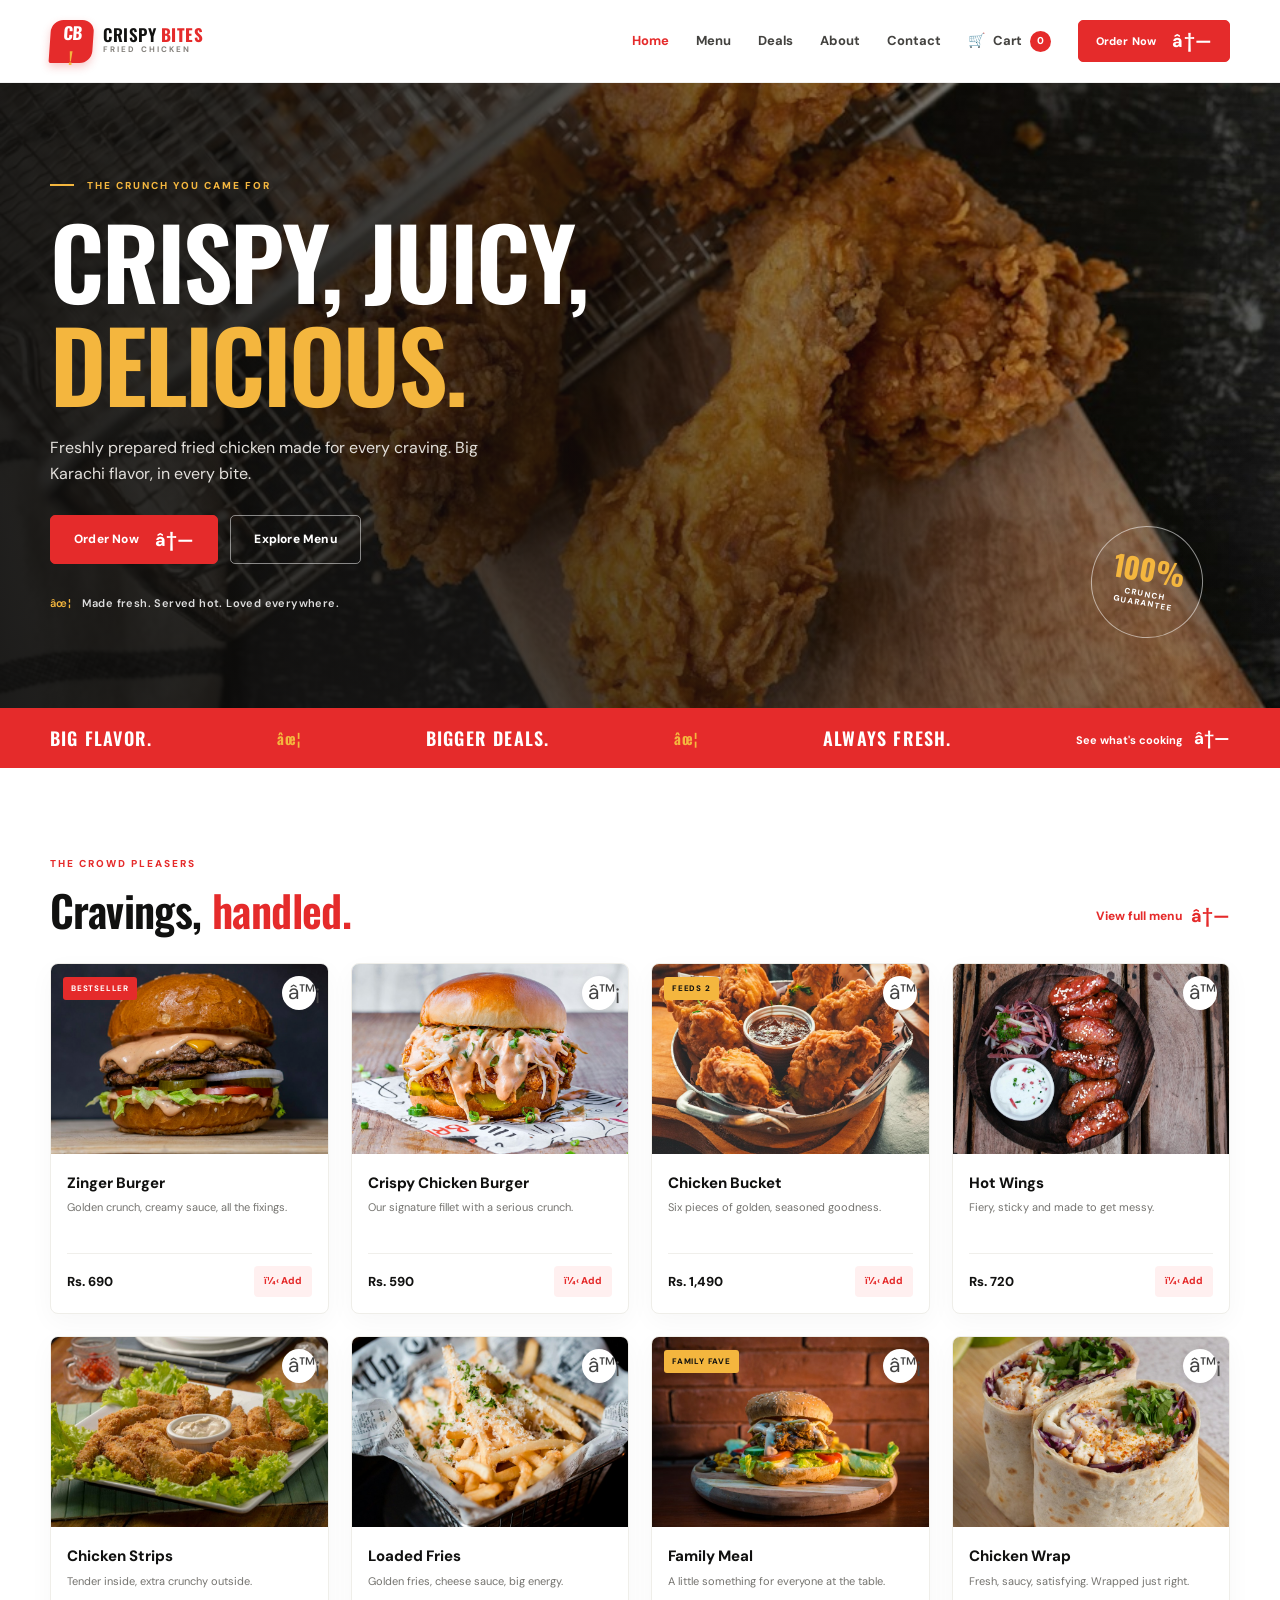
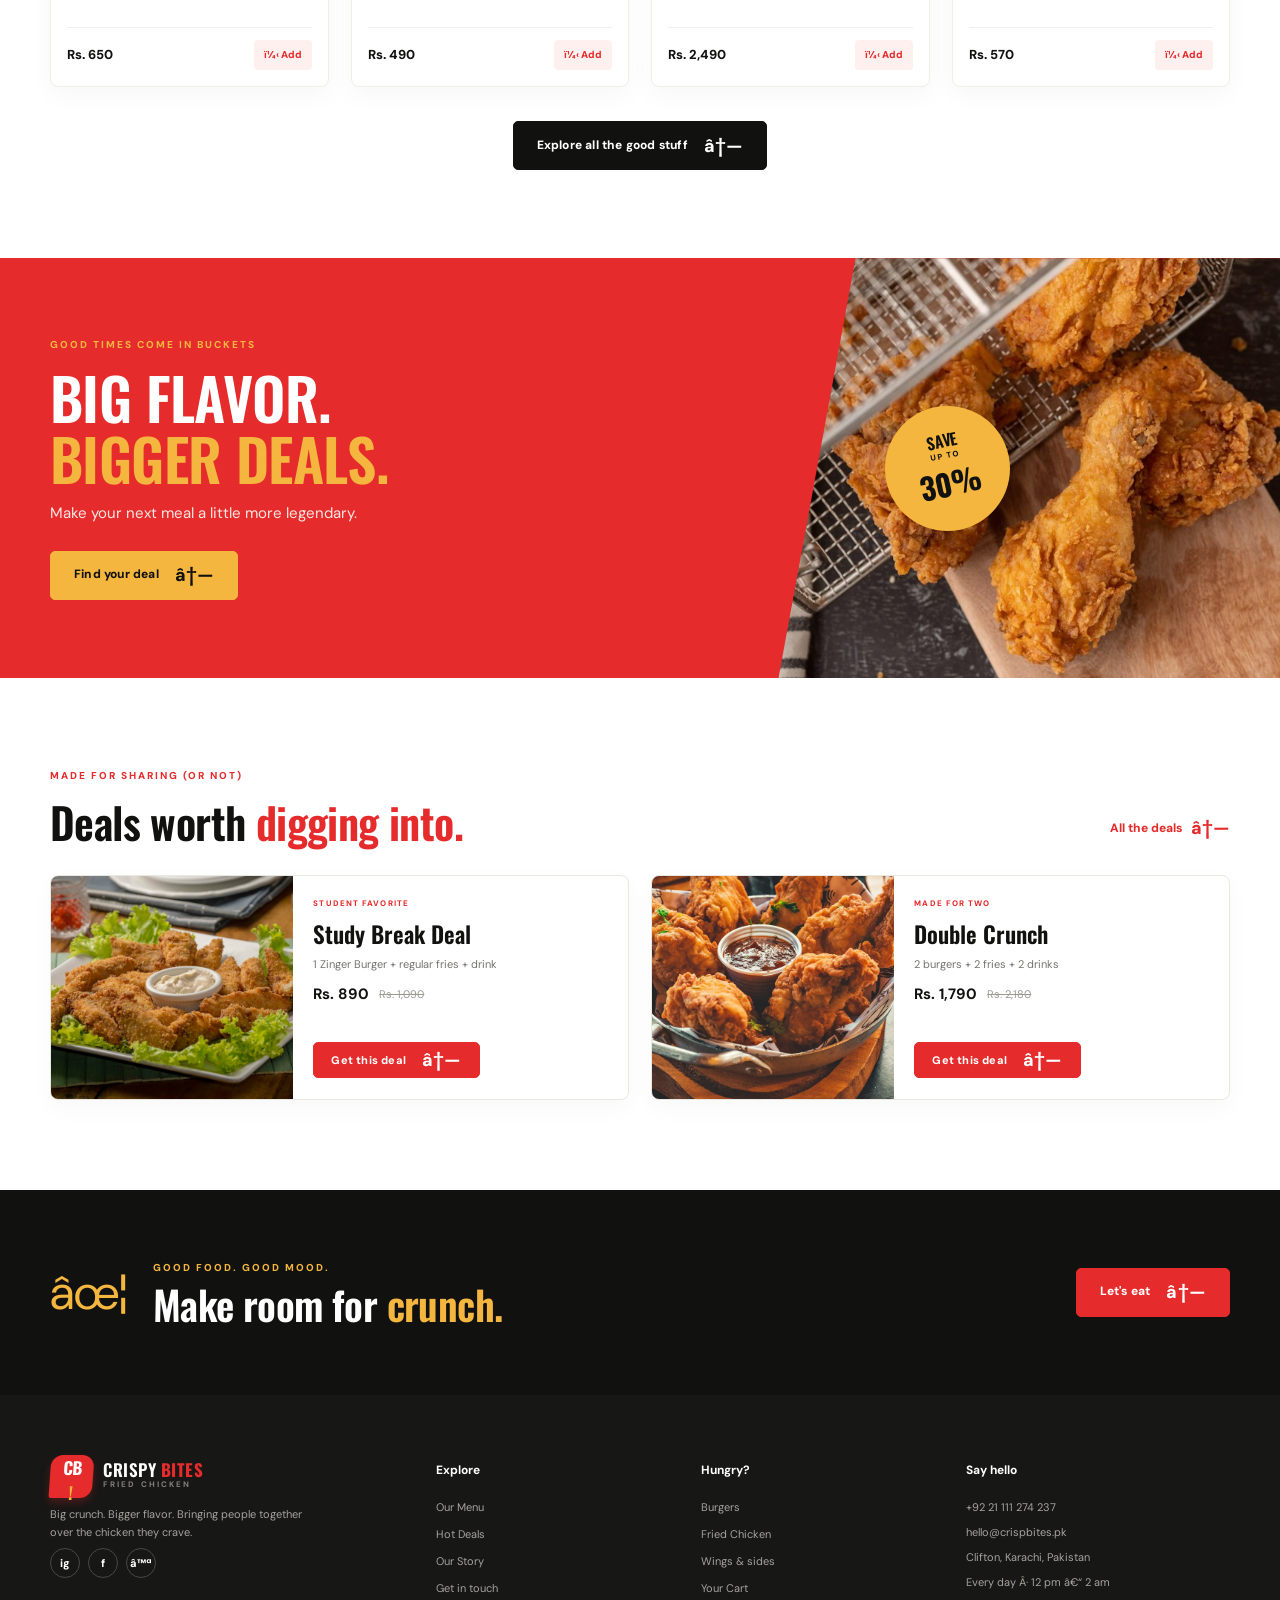
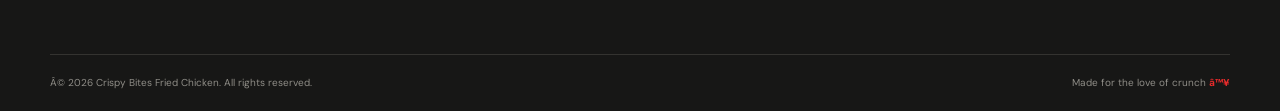
==== commit 44a7adcf: "Update HTML, CSS, and JS files; add new images for menu items" ====
--- a/index.html
+++ b/index.html
@@ -1,9 +1,9 @@
-<!doctype html>
+﻿<!doctype html>
 <html lang="en">
 <head>
   <meta charset="utf-8">
   <meta name="viewport" content="width=device-width, initial-scale=1">
-  <meta name="description" content="Crispy Bites Fried Chicken — crave-worthy crunch, juicy chicken and big Karachi flavor.">
+  <meta name="description" content="Crispy Bites Fried Chicken â€” crave-worthy crunch, juicy chicken and big Karachi flavor.">
   <title>Crispy Bites | Big crunch. Bigger flavor.</title>
   <link rel="preconnect" href="https://fonts.googleapis.com">
   <link rel="preconnect" href="https://fonts.gstatic.com" crossorigin>
@@ -21,7 +21,7 @@
       <div class="nav-links">
         <a class="active" href="index.html">Home</a><a href="menu.html">Menu</a><a href="deals.html">Deals</a><a href="about.html">About</a><a href="contact.html">Contact</a>
         <a class="nav-cart" href="cart.html" aria-label="Shopping cart">Cart <span class="cart-count">0</span></a>
-        <a class="button button-small" href="menu.html">Order Now <span aria-hidden="true">↗</span></a>
+        <a class="button button-small" href="menu.html">Order Now <span aria-hidden="true">â†—</span></a>
       </div>
     </nav>
   </header>
@@ -32,36 +32,37 @@
         <p class="eyebrow"><span></span> THE CRUNCH YOU CAME FOR</p>
         <h1>Crispy, Juicy,<br><em>Delicious.</em></h1>
         <p class="hero-copy">Freshly prepared fried chicken made for every craving. Big Karachi flavor, in every bite.</p>
-        <div class="hero-actions"><a class="button" href="menu.html">Order Now <span>↗</span></a><a class="button button-outline" href="menu.html">Explore Menu</a></div>
-        <div class="hero-note"><span>✦</span> Made fresh. Served hot. Loved everywhere.</div>
+        <div class="hero-actions"><a class="button" href="menu.html">Order Now <span>â†—</span></a><a class="button button-outline" href="menu.html">Explore Menu</a></div>
+        <div class="hero-note"><span>âœ¦</span> Made fresh. Served hot. Loved everywhere.</div>
       </div>
       <div class="hero-stamp"><strong>100%</strong><span>CRUNCH<br>GUARANTEE</span></div>
     </section>
-    <section class="ticker"><div class="container ticker-inner"><span>BIG FLAVOR.</span><b>✦</b><span>BIGGER DEALS.</span><b>✦</b><span>ALWAYS FRESH.</span><a href="deals.html">See what's cooking <span>↗</span></a></div></section>
+    <section class="ticker"><div class="container ticker-inner"><span>BIG FLAVOR.</span><b>âœ¦</b><span>BIGGER DEALS.</span><b>âœ¦</b><span>ALWAYS FRESH.</span><a href="deals.html">See what's cooking <span>â†—</span></a></div></section>
     <section class="section container">
-      <div class="section-heading"><div><p class="eyebrow eyebrow-red">THE CROWD PLEASERS</p><h2>Cravings, <em>handled.</em></h2></div><a class="text-link" href="menu.html">View full menu <span>↗</span></a></div>
+      <div class="section-heading"><div><p class="eyebrow eyebrow-red">THE CROWD PLEASERS</p><h2>Cravings, <em>handled.</em></h2></div><a class="text-link" href="menu.html">View full menu <span>â†—</span></a></div>
       <div class="food-grid">
-        <article class="food-card reveal"><div class="food-image"><img src="https://images.unsplash.com/photo-1568901346375-23c9450c58cd?auto=format&fit=crop&w=800&q=85" alt="Crispy chicken burger with fresh lettuce"><button class="favorite" aria-label="Add Zinger Burger to favorites">♡</button><span class="tag">BESTSELLER</span></div><div class="food-info"><h3>Zinger Burger</h3><p>Golden crunch, creamy sauce, all the fixings.</p><div class="food-bottom"><strong>Rs. 690</strong><button class="add-button" data-add="zinger-burger">＋ Add</button></div></div></article>
-        <article class="food-card reveal"><div class="food-image"><img src="https://images.unsplash.com/photo-1606755962773-d324e0a13086?auto=format&fit=crop&w=800&q=85" alt="Crispy fried chicken burger"><button class="favorite" aria-label="Add Crispy Chicken Burger to favorites">♡</button></div><div class="food-info"><h3>Crispy Chicken Burger</h3><p>Our signature fillet with a serious crunch.</p><div class="food-bottom"><strong>Rs. 590</strong><button class="add-button" data-add="crispy-burger">＋ Add</button></div></div></article>
-        <article class="food-card reveal"><div class="food-image"><img src="https://images.unsplash.com/photo-1626645738196-c2a7c87a8f58?auto=format&fit=crop&w=800&q=85" alt="Basket of golden fried chicken pieces"><button class="favorite" aria-label="Add Chicken Bucket to favorites">♡</button><span class="tag tag-gold">FEEDS 2</span></div><div class="food-info"><h3>Chicken Bucket</h3><p>Six pieces of golden, seasoned goodness.</p><div class="food-bottom"><strong>Rs. 1,490</strong><button class="add-button" data-add="chicken-bucket">＋ Add</button></div></div></article>
-        <article class="food-card reveal"><div class="food-image"><img src="https://images.unsplash.com/photo-1527477396000-e27163b481c2?auto=format&fit=crop&w=800&q=85" alt="Spicy chicken wings"><button class="favorite" aria-label="Add Hot Wings to favorites">♡</button></div><div class="food-info"><h3>Hot Wings</h3><p>Fiery, sticky and made to get messy.</p><div class="food-bottom"><strong>Rs. 720</strong><button class="add-button" data-add="hot-wings">＋ Add</button></div></div></article>
-        <article class="food-card reveal"><div class="food-image"><img src="https://images.unsplash.com/photo-1562967914-608f82629710?auto=format&fit=crop&w=800&q=85" alt="Crispy chicken strips and dipping sauce"><button class="favorite" aria-label="Add Chicken Strips to favorites">♡</button></div><div class="food-info"><h3>Chicken Strips</h3><p>Tender inside, extra crunchy outside.</p><div class="food-bottom"><strong>Rs. 650</strong><button class="add-button" data-add="chicken-strips">＋ Add</button></div></div></article>
-        <article class="food-card reveal"><div class="food-image"><img src="https://images.unsplash.com/photo-1573080496219-bb080dd4f877?auto=format&fit=crop&w=800&q=85" alt="Loaded fries with savory toppings"><button class="favorite" aria-label="Add Loaded Fries to favorites">♡</button></div><div class="food-info"><h3>Loaded Fries</h3><p>Golden fries, cheese sauce, big energy.</p><div class="food-bottom"><strong>Rs. 490</strong><button class="add-button" data-add="loaded-fries">＋ Add</button></div></div></article>
-        <article class="food-card reveal"><div class="food-image"><img src="https://images.unsplash.com/photo-1513185158878-8d8c2a2a3da3?auto=format&fit=crop&w=800&q=85" alt="A sharing meal of fried chicken"><button class="favorite" aria-label="Add Family Meal to favorites">♡</button><span class="tag tag-gold">FAMILY FAVE</span></div><div class="food-info"><h3>Family Meal</h3><p>A little something for everyone at the table.</p><div class="food-bottom"><strong>Rs. 2,490</strong><button class="add-button" data-add="family-meal">＋ Add</button></div></div></article>
-        <article class="food-card reveal"><div class="food-image"><img src="https://images.unsplash.com/photo-1626700051175-6818013e1d4f?auto=format&fit=crop&w=800&q=85" alt="Grilled chicken wrap cut in half"><button class="favorite" aria-label="Add Chicken Wrap to favorites">♡</button></div><div class="food-info"><h3>Chicken Wrap</h3><p>Fresh, saucy, satisfying. Wrapped just right.</p><div class="food-bottom"><strong>Rs. 570</strong><button class="add-button" data-add="chicken-wrap">＋ Add</button></div></div></article>
+        <article class="food-card reveal"><div class="food-image"><img src="images/burgers/zinger-burger.jpg" alt="Crispy chicken burger with fresh lettuce"><button class="favorite" aria-label="Add Zinger Burger to favorites">â™¡</button><span class="tag">BESTSELLER</span></div><div class="food-info"><h3>Zinger Burger</h3><p>Golden crunch, creamy sauce, all the fixings.</p><div class="food-bottom"><strong>Rs. 690</strong><button class="add-button" data-add="zinger-burger">ï¼‹ Add</button></div></div></article>
+        <article class="food-card reveal"><div class="food-image"><img src="images/burgers/crispy-burger.jpg" alt="Crispy fried chicken burger"><button class="favorite" aria-label="Add Crispy Chicken Burger to favorites">â™¡</button></div><div class="food-info"><h3>Crispy Chicken Burger</h3><p>Our signature fillet with a serious crunch.</p><div class="food-bottom"><strong>Rs. 590</strong><button class="add-button" data-add="crispy-burger">ï¼‹ Add</button></div></div></article>
+        <article class="food-card reveal"><div class="food-image"><img src="images/chicken/chicken-bucket.jpg" alt="Basket of golden fried chicken pieces"><button class="favorite" aria-label="Add Chicken Bucket to favorites">â™¡</button><span class="tag tag-gold">FEEDS 2</span></div><div class="food-info"><h3>Chicken Bucket</h3><p>Six pieces of golden, seasoned goodness.</p><div class="food-bottom"><strong>Rs. 1,490</strong><button class="add-button" data-add="chicken-bucket">ï¼‹ Add</button></div></div></article>
+        <article class="food-card reveal"><div class="food-image"><img src="images/chicken/hot-wings.jpg" alt="Spicy chicken wings"><button class="favorite" aria-label="Add Hot Wings to favorites">â™¡</button></div><div class="food-info"><h3>Hot Wings</h3><p>Fiery, sticky and made to get messy.</p><div class="food-bottom"><strong>Rs. 720</strong><button class="add-button" data-add="hot-wings">ï¼‹ Add</button></div></div></article>
+        <article class="food-card reveal"><div class="food-image"><img src="images/chicken/chicken-strips.jpg" alt="Crispy chicken strips and dipping sauce"><button class="favorite" aria-label="Add Chicken Strips to favorites">â™¡</button></div><div class="food-info"><h3>Chicken Strips</h3><p>Tender inside, extra crunchy outside.</p><div class="food-bottom"><strong>Rs. 650</strong><button class="add-button" data-add="chicken-strips">ï¼‹ Add</button></div></div></article>
+        <article class="food-card reveal"><div class="food-image"><img src="images/deals/loaded-fries.jpg" alt="Loaded fries with savory toppings"><button class="favorite" aria-label="Add Loaded Fries to favorites">â™¡</button></div><div class="food-info"><h3>Loaded Fries</h3><p>Golden fries, cheese sauce, big energy.</p><div class="food-bottom"><strong>Rs. 490</strong><button class="add-button" data-add="loaded-fries">ï¼‹ Add</button></div></div></article>
+        <article class="food-card reveal"><div class="food-image"><img src="images/deals/family-meal.jpg" alt="A sharing meal of fried chicken"><button class="favorite" aria-label="Add Family Meal to favorites">â™¡</button><span class="tag tag-gold">FAMILY FAVE</span></div><div class="food-info"><h3>Family Meal</h3><p>A little something for everyone at the table.</p><div class="food-bottom"><strong>Rs. 2,490</strong><button class="add-button" data-add="family-meal">ï¼‹ Add</button></div></div></article>
+        <article class="food-card reveal"><div class="food-image"><img src="images/chicken/chicken-wrap.jpg" alt="Grilled chicken wrap cut in half"><button class="favorite" aria-label="Add Chicken Wrap to favorites">â™¡</button></div><div class="food-info"><h3>Chicken Wrap</h3><p>Fresh, saucy, satisfying. Wrapped just right.</p><div class="food-bottom"><strong>Rs. 570</strong><button class="add-button" data-add="chicken-wrap">ï¼‹ Add</button></div></div></article>
       </div>
-      <div class="center-action"><a class="button button-dark" href="menu.html">Explore all the good stuff <span>↗</span></a></div>
+      <div class="center-action"><a class="button button-dark" href="menu.html">Explore all the good stuff <span>â†—</span></a></div>
     </section>
-    <section class="promo-band"><div class="container promo-content"><div><p class="eyebrow">GOOD TIMES COME IN BUCKETS</p><h2>Big flavor.<br><em>Bigger deals.</em></h2><p>Make your next meal a little more legendary.</p><a class="button button-light" href="deals.html">Find your deal <span>↗</span></a></div><div class="promo-art"><span class="promo-circle">SAVE<br><b>UP TO</b><strong>30%</strong></span><img src="https://images.unsplash.com/photo-1626082927389-6cd097cdc6ec?auto=format&fit=crop&w=900&q=85" alt="Golden fried chicken pieces ready to share"></div></div></section>
-    <section class="section container deals-preview"><div class="section-heading"><div><p class="eyebrow eyebrow-red">MADE FOR SHARING (OR NOT)</p><h2>Deals worth <em>digging into.</em></h2></div><a class="text-link" href="deals.html">All the deals <span>↗</span></a></div>
+    <section class="promo-band"><div class="container promo-content"><div><p class="eyebrow">GOOD TIMES COME IN BUCKETS</p><h2>Big flavor.<br><em>Bigger deals.</em></h2><p>Make your next meal a little more legendary.</p><a class="button button-light" href="deals.html">Find your deal <span>â†—</span></a></div><div class="promo-art"><span class="promo-circle">SAVE<br><b>UP TO</b><strong>30%</strong></span><img src="images/chicken/spicy-chicken.jpg" alt="Golden fried chicken pieces ready to share"></div></div></section>
+    <section class="section container deals-preview"><div class="section-heading"><div><p class="eyebrow eyebrow-red">MADE FOR SHARING (OR NOT)</p><h2>Deals worth <em>digging into.</em></h2></div><a class="text-link" href="deals.html">All the deals <span>â†—</span></a></div>
       <div class="deal-strip">
-        <article class="deal-card"><div class="deal-photo"><img src="https://images.unsplash.com/photo-1562967914-608f82629710?auto=format&fit=crop&w=800&q=85" alt="Crispy chicken meal deal"></div><div class="deal-details"><span class="deal-label">STUDENT FAVORITE</span><h3>Study Break Deal</h3><p>1 Zinger Burger + regular fries + drink</p><div><strong>Rs. 890</strong><del>Rs. 1,090</del></div><button class="button button-small" data-add="student-deal">Get this deal <span>↗</span></button></div></article>
-        <article class="deal-card"><div class="deal-photo"><img src="https://images.unsplash.com/photo-1626645738196-c2a7c87a8f58?auto=format&fit=crop&w=800&q=85" alt="Bucket meal for two"></div><div class="deal-details"><span class="deal-label">MADE FOR TWO</span><h3>Double Crunch</h3><p>2 burgers + 2 fries + 2 drinks</p><div><strong>Rs. 1,790</strong><del>Rs. 2,180</del></div><button class="button button-small" data-add="couple-deal">Get this deal <span>↗</span></button></div></article>
+        <article class="deal-card"><div class="deal-photo"><img src="images/chicken/chicken-strips.jpg" alt="Crispy chicken meal deal"></div><div class="deal-details"><span class="deal-label">STUDENT FAVORITE</span><h3>Study Break Deal</h3><p>1 Zinger Burger + regular fries + drink</p><div><strong>Rs. 890</strong><del>Rs. 1,090</del></div><button class="button button-small" data-add="student-deal">Get this deal <span>â†—</span></button></div></article>
+        <article class="deal-card"><div class="deal-photo"><img src="images/chicken/chicken-bucket.jpg" alt="Bucket meal for two"></div><div class="deal-details"><span class="deal-label">MADE FOR TWO</span><h3>Double Crunch</h3><p>2 burgers + 2 fries + 2 drinks</p><div><strong>Rs. 1,790</strong><del>Rs. 2,180</del></div><button class="button button-small" data-add="couple-deal">Get this deal <span>â†—</span></button></div></article>
       </div>
     </section>
-    <section class="dark-callout"><div class="container callout-inner"><span class="callout-star">✦</span><div><p class="eyebrow">GOOD FOOD. GOOD MOOD.</p><h2>Make room for <em>crunch.</em></h2></div><a class="button" href="menu.html">Let's eat <span>↗</span></a></div></section>
+    <section class="dark-callout"><div class="container callout-inner"><span class="callout-star">âœ¦</span><div><p class="eyebrow">GOOD FOOD. GOOD MOOD.</p><h2>Make room for <em>crunch.</em></h2></div><a class="button" href="menu.html">Let's eat <span>â†—</span></a></div></section>
   </main>
-  <footer class="site-footer">  <div class="container footer-grid"><div class="footer-brand"><a class="brand brand-footer" href="index.html"><span class="brand-mark">CB<span>!</span></span><span class="brand-name">CRISPY <b>BITES</b><small>FRIED CHICKEN</small></span></a><p>Big crunch. Bigger flavor. Bringing people together over the chicken they crave.</p><div class="social-links"><a href="https://instagram.com" aria-label="Instagram">ig</a><a href="https://facebook.com" aria-label="Facebook">f</a><a href="https://tiktok.com" aria-label="TikTok">♪</a></div></div><div><h3>Explore</h3><a href="menu.html">Our Menu</a><a href="deals.html">Hot Deals</a><a href="about.html">Our Story</a><a href="contact.html">Get in touch</a></div><div><h3>Hungry?</h3><a href="menu.html#burgers">Burgers</a><a href="menu.html#chicken">Fried Chicken</a><a href="menu.html#wings">Wings & sides</a><a href="cart.html">Your Cart</a></div><div><h3>Say hello</h3><p>+92 21 111 274 237</p><p>hello@crispbites.pk</p><p>Clifton, Karachi, Pakistan</p><p>Every day · 12 pm – 2 am</p></div></div><div class="container footer-bottom"><span>© <span class="current-year">2026</span> Crispy Bites Fried Chicken. All rights reserved.</span><span>Made for the love of crunch <b>♥</b></span></div></footer>
+  <footer class="site-footer">  <div class="container footer-grid"><div class="footer-brand"><a class="brand brand-footer" href="index.html"><span class="brand-mark">CB<span>!</span></span><span class="brand-name">CRISPY <b>BITES</b><small>FRIED CHICKEN</small></span></a><p>Big crunch. Bigger flavor. Bringing people together over the chicken they crave.</p><div class="social-links"><a href="https://instagram.com" aria-label="Instagram">ig</a><a href="https://facebook.com" aria-label="Facebook">f</a><a href="https://tiktok.com" aria-label="TikTok">â™ª</a></div></div><div><h3>Explore</h3><a href="menu.html">Our Menu</a><a href="deals.html">Hot Deals</a><a href="about.html">Our Story</a><a href="contact.html">Get in touch</a></div><div><h3>Hungry?</h3><a href="menu.html#burgers">Burgers</a><a href="menu.html#chicken">Fried Chicken</a><a href="menu.html#wings">Wings & sides</a><a href="cart.html">Your Cart</a></div><div><h3>Say hello</h3><p>+92 21 111 274 237</p><p>hello@crispbites.pk</p><p>Clifton, Karachi, Pakistan</p><p>Every day Â· 12 pm â€“ 2 am</p></div></div><div class="container footer-bottom"><span>Â© <span class="current-year">2026</span> Crispy Bites Fried Chicken. All rights reserved.</span><span>Made for the love of crunch <b>â™¥</b></span></div></footer>
   <div class="toast" role="status" aria-live="polite"></div>
 </body>
 </html>
+
--- a/css/style.css
+++ b/css/style.css
@@ -1,5 +1,6 @@
-:root{--red:#e52b2b;--red-dark:#bd171b;--black:#111110;--charcoal:#1c1c1a;--soft-black:#242421;--cream:#f7f5f0;--white:#fff;--gold:#f4b63e;--muted:#74736f;--line:#e9e7e1;--font-body:"DM Sans",Arial,sans-serif;--font-display:"Oswald",Impact,sans-serif;--shadow:0 18px 45px rgba(25,20,10,.09)}
+﻿:root{--red:#e52b2b;--red-dark:#bd171b;--black:#111110;--charcoal:#1c1c1a;--soft-black:#242421;--cream:#f7f5f0;--white:#fff;--gold:#f4b63e;--muted:#74736f;--line:#e9e7e1;--font-body:"DM Sans",Arial,sans-serif;--font-display:"Oswald",Impact,sans-serif;--shadow:0 18px 45px rgba(25,20,10,.09)}
 *{box-sizing:border-box}html{scroll-behavior:smooth}body{margin:0;color:var(--black);background:#fff;font-family:var(--font-body);font-size:15px;line-height:1.65}img{display:block;width:100%;object-fit:cover}a{color:inherit;text-decoration:none}button,input,textarea{font:inherit}button,a{-webkit-tap-highlight-color:transparent}.container{width:min(1180px,calc(100% - 56px));margin-inline:auto}.site-header{position:sticky;z-index:20;top:0;background:rgba(255,255,255,.97);border-bottom:1px solid rgba(20,20,20,.06);backdrop-filter:blur(12px);transition:box-shadow .25s}.site-header.scrolled{box-shadow:0 6px 24px rgba(0,0,0,.08)}.navbar{height:82px;display:flex;align-items:center;justify-content:space-between;gap:30px}.brand{display:flex;align-items:center;gap:10px;flex:none}.brand-mark{width:43px;height:43px;border-radius:12px 12px 12px 2px;display:grid;place-items:center;background:var(--red);color:#fff;font:700 17px var(--font-display);letter-spacing:-1px;transform:skew(-4deg);box-shadow:0 4px 9px #e52b2b40}.brand-mark span{color:var(--gold)}.brand-name{font:600 17px/1 var(--font-display);letter-spacing:.5px}.brand-name b{color:var(--red)}.brand-name small{display:block;color:#84817c;font:700 8px/1.7 var(--font-body);letter-spacing:2.1px}.nav-links{display:flex;align-items:center;gap:27px}.nav-links>a:not(.button){font-size:13px;font-weight:700;color:#43423f;transition:color .2s}.nav-links>a:not(.button):hover,.nav-links>a.active:not(.nav-cart){color:var(--red)}.nav-cart{display:flex;align-items:center;gap:8px}.cart-count{min-width:21px;height:21px;border-radius:50%;display:grid;place-items:center;padding:0 5px;background:var(--red);color:white;font-size:10px;font-weight:800;transition:transform .2s}.cart-count.bump{animation:cart-bump .35s ease}.nav-toggle{display:none}
-.button{min-height:49px;display:inline-flex;align-items:center;justify-content:center;gap:16px;padding:0 23px;border:1px solid var(--red);border-radius:5px;background:var(--red);color:#fff;font-size:12px;font-weight:800;letter-spacing:.2px;cursor:pointer;transition:background .2s,transform .2s,box-shadow .2s}.button span{font-size:18px;line-height:1}.button:hover{background:var(--red-dark);border-color:var(--red-dark);transform:translateY(-2px);box-shadow:0 9px 22px #c8212130}.button-small{min-height:42px;padding-inline:17px;font-size:11px}.button-outline{background:transparent;border-color:#ffffff80;color:#fff}.button-outline:hover{background:#fff;color:var(--black);border-color:#fff}.button-dark{background:var(--black);border-color:var(--black)}.button-dark:hover{background:#333;border-color:#333}.button-light{background:var(--gold);border-color:var(--gold);color:var(--black)}.button-light:hover{background:#ffca60;border-color:#ffca60}.button-wide{width:100%}.eyebrow{margin:0 0 14px;color:var(--gold);font-size:10px;font-weight:800;letter-spacing:2px}.eyebrow span{display:inline-block;width:24px;height:2px;margin:0 9px 3px 0;background:var(--gold)}.eyebrow-red{color:var(--red)}.eyebrow-red span{background:var(--red)}h1,h2,h3,p{margin-top:0}h1,h2{font-family:var(--font-display);font-weight:600;line-height:1.05;letter-spacing:-.6px}h1 em,h2 em{font-style:normal;color:var(--red)}.hero{position:relative;min-height:625px;display:flex;align-items:center;overflow:hidden;background:#181615 url("https://images.unsplash.com/photo-1626082927389-6cd097cdc6ec?auto=format&fit=crop&w=2000&q=90") center 48%/cover no-repeat;color:white}.hero-shade{position:absolute;inset:0;background:linear-gradient(90deg,rgba(13,12,11,.91) 0%,rgba(13,12,11,.68) 42%,rgba(13,12,11,.08) 100%),linear-gradient(0deg,rgba(10,10,10,.27),transparent 50%)}.hero-content{position:relative;z-index:1;padding-block:90px}.hero h1{margin:0 0 20px;font-size:clamp(58px,8vw,98px);text-transform:uppercase;letter-spacing:-2px}.hero h1 em{color:var(--gold)}.hero-copy{max-width:430px;margin-bottom:28px;color:#e3e0dc;font-size:16px}.hero-actions{display:flex;gap:12px}.hero-note{margin-top:30px;color:#ddd;font-size:11px;font-weight:600;letter-spacing:.4px}.hero-note span{margin-right:7px;color:var(--gold)}.hero-stamp{position:absolute;right:max(6%,calc((100% - 1180px)/2));bottom:70px;width:112px;height:112px;border:1px solid #ffffff8a;border-radius:50%;display:grid;align-content:center;justify-items:center;text-align:center;transform:rotate(10deg)}.hero-stamp strong{font:700 29px/.95 var(--font-display);color:var(--gold)}.hero-stamp span{margin-top:7px;font-size:8px;line-height:1.2;font-weight:800;letter-spacing:1.1px}.ticker{background:var(--red);color:#fff}.ticker-inner{min-height:60px;display:flex;align-items:center;justify-content:space-between;gap:16px;font:600 18px var(--font-display);letter-spacing:1.2px}.ticker-inner b{color:var(--gold);font-size:15px}.ticker-inner a{font:700 11px var(--font-body);letter-spacing:0}.ticker-inner a span{margin-left:8px;font-size:17px}.section{padding-block:88px}.section-heading{display:flex;align-items:end;justify-content:space-between;gap:24px;margin-bottom:31px}.section-heading h2{margin:0;font-size:43px}.section-heading h2 em{color:var(--red)}.text-link{display:inline-flex;align-items:center;gap:9px;color:var(--red);font-size:12px;font-weight:800}.text-link span{font-size:18px;transition:transform .2s}.text-link:hover span{transform:translate(3px,-3px)}.food-grid{display:grid;grid-template-columns:repeat(4,minmax(0,1fr));gap:22px}.food-card{min-width:0;overflow:hidden;border:1px solid #efeee9;border-radius:8px;background:white;box-shadow:0 8px 26px rgba(21,20,15,.035);transition:transform .25s,box-shadow .25s}.food-card:hover{transform:translateY(-6px);box-shadow:var(--shadow)}.food-image{height:190px;position:relative;overflow:hidden;background:#eee}.food-image img{height:100%;transition:transform .5s}.food-card:hover .food-image img{transform:scale(1.07)}.favorite{position:absolute;top:12px;right:12px;width:34px;height:34px;border:0;border-radius:50%;background:#fff;color:#444;font-size:21px;line-height:1;cursor:pointer;box-shadow:0 2px 9px #0002;transition:color .2s,transform .2s}.favorite:hover,.favorite.is-favorite{color:var(--red);transform:scale(1.12)}.tag{position:absolute;left:12px;top:13px;padding:5px 8px;border-radius:3px;background:var(--red);color:white;font-size:8px;font-weight:800;letter-spacing:.8px}.tag-gold{background:var(--gold);color:var(--black)}.food-info{padding:17px 16px 16px}.food-info h3{margin:0 0 4px;font-size:15px;font-weight:800}.food-info p{min-height:42px;margin:0 0 12px;color:var(--muted);font-size:11px;line-height:1.55}.food-bottom{display:flex;align-items:center;justify-content:space-between;gap:6px;border-top:1px solid #f0efeb;padding-top:12px}.food-bottom strong{font-size:13px;font-weight:800}.add-button{border:0;border-radius:4px;background:#fff0f0;color:var(--red);padding:7px 10px;font-size:10px;font-weight:800;cursor:pointer;transition:background .2s,color .2s}.add-button:hover{background:var(--red);color:white}.center-action{margin-top:34px;text-align:center}.promo-band{overflow:hidden;background:var(--red);color:white}.promo-content{min-height:420px;display:grid;grid-template-columns:1fr 1fr;align-items:center;gap:50px}.promo-content h2{margin:0 0 12px;font-size:58px;text-transform:uppercase}.promo-content h2 em{color:var(--gold)}.promo-content p:not(.eyebrow){color:#ffe8e3}.promo-content .button{margin-top:10px}.promo-art{position:relative;align-self:stretch;min-height:360px;display:flex;align-items:center;justify-content:center}.promo-art img{position:absolute;width:92%;height:108%;right:-11%;bottom:-8%;object-fit:cover;clip-path:polygon(16% 0,100% 0,100% 100%,0 100%);opacity:.95}.promo-circle{z-index:1;width:125px;height:125px;display:grid;align-content:center;justify-items:center;border-radius:50%;background:var(--gold);color:var(--black);text-align:center;font:600 16px/1.1 var(--font-display);transform:rotate(-12deg)}.promo-circle b{font:800 8px var(--font-body);letter-spacing:1.2px}.promo-circle strong{font:700 30px var(--font-display)}.deals-preview{padding-top:90px;padding-bottom:90px}.deal-strip{display:grid;grid-template-columns:repeat(2,1fr);gap:22px}.deal-card{display:grid;grid-template-columns:42% 1fr;min-height:225px;overflow:hidden;border:1px solid var(--line);border-radius:8px;background:#fff;box-shadow:0 8px 25px #00000008}.deal-photo{overflow:hidden;background:#eee}.deal-photo img{height:100%;min-height:210px;transition:transform .45s}.deal-card:hover .deal-photo img{transform:scale(1.06)}.deal-details{padding:21px 20px;display:flex;flex-direction:column;align-items:start}.deal-label{color:var(--red);font-size:8px;font-weight:800;letter-spacing:1.1px}.deal-details h3{margin:7px 0 4px;font:600 23px var(--font-display)}.deal-details p{margin:0 0 9px;color:var(--muted);font-size:11px}.deal-details>div{display:flex;align-items:center;gap:10px;margin-bottom:12px}.deal-details>div strong{font-size:15px}.deal-details del{color:#9c9993;font-size:11px}.deal-details .button{min-height:36px;margin-top:auto}.dark-callout{background:var(--black);color:white}.callout-inner{min-height:205px;display:flex;align-items:center;gap:26px}.callout-star{font-size:48px;color:var(--gold)}.callout-inner .eyebrow{margin-bottom:7px}.callout-inner h2{margin:0;font-size:40px}.callout-inner h2 em{color:var(--gold)}.callout-inner .button{margin-left:auto}.site-footer{padding-top:60px;background:#171716;color:#fff}.footer-grid{display:grid;grid-template-columns:1.55fr 1fr 1fr 1.2fr;gap:45px;padding-bottom:48px}.brand-footer .brand-name{color:white}.footer-brand p{max-width:270px;margin:19px 0;color:#a6a39d;font-size:12px}.footer-grid h3{margin:6px 0 17px;font-size:12px;color:white}.footer-grid>div:not(.footer-brand)>a{display:block;margin:9px 0;color:#a6a39d;font-size:11px;transition:color .2s}.footer-grid>div>a:hover{color:var(--gold)}.footer-grid>div>p{margin:7px 0;color:#a6a39d;font-size:11px}.social-links{display:flex;gap:8px}.social-links a{width:30px;height:30px;display:grid;place-items:center;border:1px solid #494844;border-radius:50%;font-size:11px;font-weight:800;transition:background .2s,border .2s}.social-links a:hover{background:var(--red);border-color:var(--red)}.footer-bottom{min-height:57px;display:flex;justify-content:space-between;align-items:center;border-top:1px solid #343330;color:#8f8d87;font-size:10px}.footer-bottom b{color:var(--red)}.page-hero{min-height:325px;display:flex;align-items:center;color:#fff;background:#211a17 center/cover no-repeat;position:relative;isolation:isolate}.page-hero:before{content:"";position:absolute;z-index:-1;inset:0;background:linear-gradient(90deg,#151311e8,#1513118c 60%,#15131133)}.page-hero h1{margin:0 0 12px;font-size:clamp(50px,7vw,76px);text-transform:uppercase}.page-hero h1 em{color:var(--gold)}.page-hero p:last-child{margin:0;color:#e3e0dc}.menu-hero{background-image:url("https://images.unsplash.com/photo-1568901346375-23c9450c58cd?auto=format&fit=crop&w=1800&q=85")}.deals-hero{background-image:url("https://images.unsplash.com/photo-1626082927389-6cd097cdc6ec?auto=format&fit=crop&w=1800&q=85")}.about-hero{background-image:url("https://images.unsplash.com/photo-1626645738196-c2a7c87a8f58?auto=format&fit=crop&w=1800&q=85")}.contact-hero{background-image:url("https://images.unsplash.com/photo-1527477396000-e27163b481c2?auto=format&fit=crop&w=1800&q=85")}.compact-hero{min-height:250px;background-image:url("https://images.unsplash.com/photo-1626082927389-6cd097cdc6ec?auto=format&fit=crop&w=1800&q=85")}.menu-section{padding-top:55px}.menu-toolbar{display:flex;align-items:center;justify-content:space-between;gap:18px;margin-bottom:23px}.category-list{display:flex;flex-wrap:wrap;gap:8px}.filter-button{padding:9px 15px;border:1px solid #e8e6df;border-radius:30px;background:#fff;color:#54534f;font-size:11px;font-weight:700;cursor:pointer;transition:all .2s}.filter-button:hover,.filter-button.active{border-color:var(--red);background:var(--red);color:white}.search-box{width:245px;height:42px;flex:none;display:flex;align-items:center;gap:9px;padding:0 11px;border:1px solid var(--line);border-radius:5px}.search-box>span{font-size:22px;color:#85827d}.search-box input{width:100%;min-width:0;border:0;outline:0;font-size:11px}.search-box kbd{flex:none;color:#999;font-size:9px}.menu-result{min-height:16px;margin-bottom:15px;color:#888;font-size:10px}.menu-grid{row-gap:21px}.empty-search,.empty-cart{text-align:center;padding:60px 20px;color:var(--muted)}.empty-search span,.empty-cart>span{font-size:42px}.empty-search h3,.empty-cart h2{margin:8px 0;color:var(--black);font:600 29px var(--font-display)}.empty-search p,.empty-cart p{font-size:13px}.menu-banner{padding:40px 0;background:#f2eee5}.menu-banner>.container{display:flex;justify-content:space-between;align-items:center;gap:25px}.menu-banner h2{margin:0 0 7px;font-size:38px}.menu-banner h2 em{color:var(--red)}.menu-banner p:not(.eyebrow){margin:0;color:var(--muted);font-size:12px}.menu-banner .button{flex:none}.deals-grid{display:grid;grid-template-columns:repeat(2,minmax(0,1fr));gap:23px}.deal-card-large{min-height:315px;grid-template-columns:45% 1fr}.deal-card-large .deal-photo img{min-height:315px}.deal-card-large .deal-details{padding:25px}.deal-card-large .deal-details h3{font-size:28px}.deal-card-large .deal-details p{font-size:12px;line-height:1.7}.section-note{max-width:250px;margin:0 0 3px;color:var(--muted);font-size:12px}.story-section{display:grid;grid-template-columns:1fr 1fr;align-items:center;gap:75px}.story-image{position:relative;min-height:440px}.story-image img{height:440px;border-radius:8px;box-shadow:var(--shadow)}.story-stamp{position:absolute;right:-25px;bottom:26px;width:110px;height:110px;display:grid;align-content:center;justify-items:center;border:7px solid white;border-radius:50%;background:var(--gold);font:600 13px/1.1 var(--font-display);text-align:center;transform:rotate(8deg)}.story-stamp b{font-size:24px}.story-copy h2,.contact-details h2{margin:0 0 20px;font-size:43px}.story-copy p:not(.eyebrow){color:#716f6a;font-size:13px;line-height:1.9}.story-copy .text-link{margin-top:8px}.mission-band{padding:76px 0;background:var(--black);color:#fff}.mission-grid{display:grid;grid-template-columns:repeat(3,1fr);gap:45px}.mission-icon{color:var(--gold);font-size:26px}.mission-grid .eyebrow{margin:13px 0 8px}.mission-grid h2{margin:0 0 13px;font-size:31px}.mission-grid h2 em{color:var(--gold)}.mission-grid article>p:last-child{max-width:290px;color:#aaa9a3;font-size:12px}.reasons-grid{display:grid;grid-template-columns:repeat(4,1fr);gap:25px}.reasons-grid article{padding:24px 19px;border-top:2px solid var(--red);background:#faf9f6}.reasons-grid article>span{font:600 25px var(--font-display);color:var(--red)}.reasons-grid h3{margin:15px 0 6px;font-size:15px}.reasons-grid p{margin:0;color:var(--muted);font-size:11px}.stats-band{padding:45px 0;background:var(--red);color:#fff}.stats-grid{display:grid;grid-template-columns:repeat(4,1fr);text-align:center}.stats-grid>div+div{border-left:1px solid #ffffff4d}.stats-grid strong{display:block;font:600 42px/.95 var(--font-display)}.stats-grid strong span{color:var(--gold)}.stats-grid div>span{display:block;margin-top:8px;color:#ffe7df;font-size:9px;font-weight:800;letter-spacing:1.5px}.contact-layout{display:grid;grid-template-columns:.8fr 1.2fr;gap:80px;align-items:start}.contact-details>p:not(.eyebrow){color:var(--muted);font-size:13px}.contact-item{display:flex;align-items:center;gap:15px;margin-top:24px}.contact-item>span{width:42px;height:42px;display:grid;place-items:center;border-radius:50%;background:#fff0eb;color:var(--red);font-size:18px}.contact-item small{display:block;color:#98958e;font-size:8px;font-weight:800;letter-spacing:1.2px}.contact-item a,.contact-item p{margin:2px 0 0;font-size:12px;font-weight:700}.form-card{padding:34px;border:1px solid var(--line);border-radius:8px;background:white;box-shadow:var(--shadow)}.form-card h2{margin:0 0 25px;font-size:32px}.form-card label{display:block;margin:0 0 15px;font-size:10px;font-weight:800;color:#45433f}.optional{color:#aaa;font-size:9px;font-weight:500}.form-card input,.form-card textarea{display:block;width:100%;margin-top:6px;padding:12px 13px;border:1px solid #e6e4df;border-radius:4px;outline:0;color:var(--black);font-size:12px;resize:vertical;transition:border .2s,box-shadow .2s}.form-card input:focus,.form-card textarea:focus{border-color:var(--red);box-shadow:0 0 0 3px #e52b2b15}.form-row{display:grid;grid-template-columns:1fr 1fr;gap:14px}.form-message{margin:14px 0 0;color:#238245;font-size:12px;font-weight:700}.map-section{padding-top:0;padding-bottom:80px}.map-placeholder{position:relative;min-height:270px;overflow:hidden;display:flex;flex-direction:column;align-items:center;justify-content:center;gap:6px;border-radius:7px;background-color:#e8e4dc;background-image:linear-gradient(30deg,transparent 45%,#d6d2c9 46%,#d6d2c9 47%,transparent 48%),linear-gradient(120deg,transparent 43%,#d5d1c8 44%,#d5d1c8 46%,transparent 47%),linear-gradient(75deg,transparent 70%,#dedad2 71%,#dedad2 73%,transparent 74%);text-align:center}.map-placeholder:before,.map-placeholder:after{content:"";position:absolute;width:130%;height:13px;background:#d0ccc3;transform:rotate(-13deg)}.map-placeholder:before{top:32%}.map-placeholder:after{bottom:27%;transform:rotate(9deg)}.map-placeholder>*{position:relative;z-index:1}.map-pin{width:37px;height:37px;display:grid;place-items:center;border-radius:50% 50% 50% 0;background:var(--red);color:white;font-size:23px;transform:rotate(-45deg);box-shadow:0 4px 14px #0003}.map-placeholder strong{margin-top:6px;font-size:14px}.map-placeholder span{color:var(--muted);font-size:11px}.map-placeholder a{margin-top:4px;padding:7px 10px;border-radius:4px;background:#fff;font-size:10px;font-weight:800;color:var(--red)}.cart-section{display:grid;grid-template-columns:1fr 340px;align-items:start;gap:45px;padding-top:58px}.cart-heading{display:flex;justify-content:space-between;align-items:end;gap:12px;margin-bottom:20px}.cart-heading h2{margin:0;font-size:32px}.clear-cart{padding:6px 0;border:0;background:transparent;color:#898680;font-size:10px;font-weight:700;cursor:pointer}.clear-cart:hover{color:var(--red)}.cart-items{border-top:1px solid var(--line)}.cart-row{display:grid;grid-template-columns:90px 1fr auto 100px 30px;align-items:center;gap:17px;padding:17px 0;border-bottom:1px solid var(--line)}.cart-row img{width:90px;height:76px;border-radius:5px}.cart-product h3{margin:0 0 4px;font-size:13px}.cart-product p{margin:0;color:#999;font-size:10px}.cart-unit-price{font-size:11px;color:#706e69}.quantity-control{display:flex;align-items:center;justify-content:space-between;width:92px;height:32px;padding:0 5px;border:1px solid var(--line);border-radius:4px}.quantity-control button{width:24px;height:24px;border:0;background:white;color:var(--red);font-weight:800;cursor:pointer}.quantity-control span{font-size:11px;font-weight:800}.cart-row-subtotal{text-align:right;font-size:12px;font-weight:800}.remove-item{border:0;background:none;color:#a6a39c;font-size:18px;cursor:pointer;transition:color .2s}.remove-item:hover{color:var(--red)}.summary-card{position:sticky;top:105px;padding:24px;border:1px solid var(--line);border-radius:7px;background:#faf9f6}.summary-card h2{margin:0 0 23px;font:600 22px var(--font-display)}.summary-line{display:flex;justify-content:space-between;gap:10px;margin:13px 0;color:#6f6d67;font-size:11px}.summary-line strong{color:var(--black);font-size:11px}.summary-divider{height:1px;margin:17px 0;background:#e4e2dc}.summary-line.total-line{color:var(--black);font-size:13px;font-weight:800}.summary-line.total-line strong{color:var(--red);font-size:18px}.summary-hint{margin:11px 0 17px;color:#999;font-size:10px}.checkout-link{width:100%}.secure-note{margin:13px 0 0;text-align:center;color:#96938c;font-size:9px}.checkout-layout{display:grid;grid-template-columns:1fr 340px;align-items:start;gap:38px}.checkout-form h2{font-size:32px}.checkout-summary{top:105px}.checkout-items{display:grid;gap:12px}.checkout-item{display:grid;grid-template-columns:46px 1fr auto;align-items:center;gap:10px}.checkout-item img{width:46px;height:42px;border-radius:4px}.checkout-item div{min-width:0}.checkout-item strong{display:block;font-size:10px}.checkout-item span{color:#999;font-size:9px}.checkout-item>b{font-size:10px}.payment-options{padding:0;border:0;margin:20px 0}.payment-options legend{margin-bottom:10px;font-size:11px;font-weight:800}.payment-option{position:relative;display:flex!important;align-items:center;gap:11px;margin:0!important;padding:12px 10px;border:1px solid var(--line);border-bottom:0;cursor:pointer}.payment-option:nth-of-type(2){border-radius:5px 5px 0 0}.payment-option:last-of-type{border-bottom:1px solid var(--line);border-radius:0 0 5px 5px}.payment-option input{position:absolute;opacity:0;width:1px;height:1px}.payment-option:has(input:checked){background:#fff7f5;border-color:#f0b5ac}.payment-icon{width:30px;height:30px;display:grid;place-items:center;border-radius:4px;background:#f2eee8;color:var(--red);font-size:15px}.payment-option>span:nth-of-type(2){flex:1}.payment-option b{display:block;font-size:10px}.payment-option small{display:block;color:#97948e;font-size:9px}.payment-option i{width:15px;height:15px;border:1px solid #cbc8c1;border-radius:50%}.payment-option:has(input:checked) i{border:5px solid var(--red)}.order-success{max-width:700px;padding-top:70px;text-align:center}.order-success[hidden]{display:none}.success-icon{width:66px;height:66px;display:grid;place-items:center;margin:0 auto 20px;border-radius:50%;background:#e8f5ea;color:#32864b;font-size:32px}.order-success h2{font-size:38px}.order-success>p:not(.eyebrow){max-width:480px;margin:0 auto 22px;color:var(--muted);font-size:13px}.toast{position:fixed;z-index:50;right:24px;bottom:24px;max-width:calc(100% - 48px);padding:13px 19px;border-radius:5px;background:var(--black);color:white;font-size:12px;font-weight:700;box-shadow:0 9px 30px #0003;opacity:0;transform:translateY(15px);pointer-events:none;transition:opacity .25s,transform .25s}.toast.visible{opacity:1;transform:translateY(0)}.reveal{opacity:0;transform:translateY(18px);transition:opacity .6s,transform .6s}.reveal.is-visible{opacity:1;transform:translateY(0)}[hidden]{display:none!important}
+.button{min-height:49px;display:inline-flex;align-items:center;justify-content:center;gap:16px;padding:0 23px;border:1px solid var(--red);border-radius:5px;background:var(--red);color:#fff;font-size:12px;font-weight:800;letter-spacing:.2px;cursor:pointer;transition:background .2s,transform .2s,box-shadow .2s}.button span{font-size:18px;line-height:1}.button:hover{background:var(--red-dark);border-color:var(--red-dark);transform:translateY(-2px);box-shadow:0 9px 22px #c8212130}.button-small{min-height:42px;padding-inline:17px;font-size:11px}.button-outline{background:transparent;border-color:#ffffff80;color:#fff}.button-outline:hover{background:#fff;color:var(--black);border-color:#fff}.button-dark{background:var(--black);border-color:var(--black)}.button-dark:hover{background:#333;border-color:#333}.button-light{background:var(--gold);border-color:var(--gold);color:var(--black)}.button-light:hover{background:#ffca60;border-color:#ffca60}.button-wide{width:100%}.eyebrow{margin:0 0 14px;color:var(--gold);font-size:10px;font-weight:800;letter-spacing:2px}.eyebrow span{display:inline-block;width:24px;height:2px;margin:0 9px 3px 0;background:var(--gold)}.eyebrow-red{color:var(--red)}.eyebrow-red span{background:var(--red)}h1,h2,h3,p{margin-top:0}h1,h2{font-family:var(--font-display);font-weight:600;line-height:1.05;letter-spacing:-.6px}h1 em,h2 em{font-style:normal;color:var(--red)}.hero{position:relative;min-height:625px;display:flex;align-items:center;overflow:hidden;background:#181615 url("../images/chicken/spicy-chicken.jpg") center 48%/cover no-repeat;color:white}.hero-shade{position:absolute;inset:0;background:linear-gradient(90deg,rgba(13,12,11,.91) 0%,rgba(13,12,11,.68) 42%,rgba(13,12,11,.08) 100%),linear-gradient(0deg,rgba(10,10,10,.27),transparent 50%)}.hero-content{position:relative;z-index:1;padding-block:90px}.hero h1{margin:0 0 20px;font-size:clamp(58px,8vw,98px);text-transform:uppercase;letter-spacing:-2px}.hero h1 em{color:var(--gold)}.hero-copy{max-width:430px;margin-bottom:28px;color:#e3e0dc;font-size:16px}.hero-actions{display:flex;gap:12px}.hero-note{margin-top:30px;color:#ddd;font-size:11px;font-weight:600;letter-spacing:.4px}.hero-note span{margin-right:7px;color:var(--gold)}.hero-stamp{position:absolute;right:max(6%,calc((100% - 1180px)/2));bottom:70px;width:112px;height:112px;border:1px solid #ffffff8a;border-radius:50%;display:grid;align-content:center;justify-items:center;text-align:center;transform:rotate(10deg)}.hero-stamp strong{font:700 29px/.95 var(--font-display);color:var(--gold)}.hero-stamp span{margin-top:7px;font-size:8px;line-height:1.2;font-weight:800;letter-spacing:1.1px}.ticker{background:var(--red);color:#fff}.ticker-inner{min-height:60px;display:flex;align-items:center;justify-content:space-between;gap:16px;font:600 18px var(--font-display);letter-spacing:1.2px}.ticker-inner b{color:var(--gold);font-size:15px}.ticker-inner a{font:700 11px var(--font-body);letter-spacing:0}.ticker-inner a span{margin-left:8px;font-size:17px}.section{padding-block:88px}.section-heading{display:flex;align-items:end;justify-content:space-between;gap:24px;margin-bottom:31px}.section-heading h2{margin:0;font-size:43px}.section-heading h2 em{color:var(--red)}.text-link{display:inline-flex;align-items:center;gap:9px;color:var(--red);font-size:12px;font-weight:800}.text-link span{font-size:18px;transition:transform .2s}.text-link:hover span{transform:translate(3px,-3px)}.food-grid{display:grid;grid-template-columns:repeat(4,minmax(0,1fr));gap:22px}.food-card{min-width:0;overflow:hidden;border:1px solid #efeee9;border-radius:8px;background:white;box-shadow:0 8px 26px rgba(21,20,15,.035);transition:transform .25s,box-shadow .25s}.food-card:hover{transform:translateY(-6px);box-shadow:var(--shadow)}.food-image{height:190px;position:relative;overflow:hidden;background:#eee}.food-image img{height:100%;transition:transform .5s}.food-card:hover .food-image img{transform:scale(1.07)}.favorite{position:absolute;top:12px;right:12px;width:34px;height:34px;border:0;border-radius:50%;background:#fff;color:#444;font-size:21px;line-height:1;cursor:pointer;box-shadow:0 2px 9px #0002;transition:color .2s,transform .2s}.favorite:hover,.favorite.is-favorite{color:var(--red);transform:scale(1.12)}.tag{position:absolute;left:12px;top:13px;padding:5px 8px;border-radius:3px;background:var(--red);color:white;font-size:8px;font-weight:800;letter-spacing:.8px}.tag-gold{background:var(--gold);color:var(--black)}.food-info{padding:17px 16px 16px}.food-info h3{margin:0 0 4px;font-size:15px;font-weight:800}.food-info p{min-height:42px;margin:0 0 12px;color:var(--muted);font-size:11px;line-height:1.55}.food-bottom{display:flex;align-items:center;justify-content:space-between;gap:6px;border-top:1px solid #f0efeb;padding-top:12px}.food-bottom strong{font-size:13px;font-weight:800}.add-button{border:0;border-radius:4px;background:#fff0f0;color:var(--red);padding:7px 10px;font-size:10px;font-weight:800;cursor:pointer;transition:background .2s,color .2s}.add-button:hover{background:var(--red);color:white}.center-action{margin-top:34px;text-align:center}.promo-band{overflow:hidden;background:var(--red);color:white}.promo-content{min-height:420px;display:grid;grid-template-columns:1fr 1fr;align-items:center;gap:50px}.promo-content h2{margin:0 0 12px;font-size:58px;text-transform:uppercase}.promo-content h2 em{color:var(--gold)}.promo-content p:not(.eyebrow){color:#ffe8e3}.promo-content .button{margin-top:10px}.promo-art{position:relative;align-self:stretch;min-height:360px;display:flex;align-items:center;justify-content:center}.promo-art img{position:absolute;width:92%;height:108%;right:-11%;bottom:-8%;object-fit:cover;clip-path:polygon(16% 0,100% 0,100% 100%,0 100%);opacity:.95}.promo-circle{z-index:1;width:125px;height:125px;display:grid;align-content:center;justify-items:center;border-radius:50%;background:var(--gold);color:var(--black);text-align:center;font:600 16px/1.1 var(--font-display);transform:rotate(-12deg)}.promo-circle b{font:800 8px var(--font-body);letter-spacing:1.2px}.promo-circle strong{font:700 30px var(--font-display)}.deals-preview{padding-top:90px;padding-bottom:90px}.deal-strip{display:grid;grid-template-columns:repeat(2,1fr);gap:22px}.deal-card{display:grid;grid-template-columns:42% 1fr;min-height:225px;overflow:hidden;border:1px solid var(--line);border-radius:8px;background:#fff;box-shadow:0 8px 25px #00000008}.deal-photo{overflow:hidden;background:#eee}.deal-photo img{height:100%;min-height:210px;transition:transform .45s}.deal-card:hover .deal-photo img{transform:scale(1.06)}.deal-details{padding:21px 20px;display:flex;flex-direction:column;align-items:start}.deal-label{color:var(--red);font-size:8px;font-weight:800;letter-spacing:1.1px}.deal-details h3{margin:7px 0 4px;font:600 23px var(--font-display)}.deal-details p{margin:0 0 9px;color:var(--muted);font-size:11px}.deal-details>div{display:flex;align-items:center;gap:10px;margin-bottom:12px}.deal-details>div strong{font-size:15px}.deal-details del{color:#9c9993;font-size:11px}.deal-details .button{min-height:36px;margin-top:auto}.dark-callout{background:var(--black);color:white}.callout-inner{min-height:205px;display:flex;align-items:center;gap:26px}.callout-star{font-size:48px;color:var(--gold)}.callout-inner .eyebrow{margin-bottom:7px}.callout-inner h2{margin:0;font-size:40px}.callout-inner h2 em{color:var(--gold)}.callout-inner .button{margin-left:auto}.site-footer{padding-top:60px;background:#171716;color:#fff}.footer-grid{display:grid;grid-template-columns:1.55fr 1fr 1fr 1.2fr;gap:45px;padding-bottom:48px}.brand-footer .brand-name{color:white}.footer-brand p{max-width:270px;margin:19px 0;color:#a6a39d;font-size:12px}.footer-grid h3{margin:6px 0 17px;font-size:12px;color:white}.footer-grid>div:not(.footer-brand)>a{display:block;margin:9px 0;color:#a6a39d;font-size:11px;transition:color .2s}.footer-grid>div>a:hover{color:var(--gold)}.footer-grid>div>p{margin:7px 0;color:#a6a39d;font-size:11px}.social-links{display:flex;gap:8px}.social-links a{width:30px;height:30px;display:grid;place-items:center;border:1px solid #494844;border-radius:50%;font-size:11px;font-weight:800;transition:background .2s,border .2s}.social-links a:hover{background:var(--red);border-color:var(--red)}.footer-bottom{min-height:57px;display:flex;justify-content:space-between;align-items:center;border-top:1px solid #343330;color:#8f8d87;font-size:10px}.footer-bottom b{color:var(--red)}.page-hero{min-height:325px;display:flex;align-items:center;color:#fff;background:#211a17 center/cover no-repeat;position:relative;isolation:isolate}.page-hero:before{content:"";position:absolute;z-index:-1;inset:0;background:linear-gradient(90deg,#151311e8,#1513118c 60%,#15131133)}.page-hero h1{margin:0 0 12px;font-size:clamp(50px,7vw,76px);text-transform:uppercase}.page-hero h1 em{color:var(--gold)}.page-hero p:last-child{margin:0;color:#e3e0dc}.menu-hero{background-image:url("../images/burgers/zinger-burger.jpg")}.deals-hero{background-image:url("../images/chicken/spicy-chicken.jpg")}.about-hero{background-image:url("../images/chicken/chicken-bucket.jpg")}.contact-hero{background-image:url("../images/chicken/hot-wings.jpg")}.compact-hero{min-height:250px;background-image:url("../images/chicken/spicy-chicken.jpg")}.menu-section{padding-top:55px}.menu-toolbar{display:flex;align-items:center;justify-content:space-between;gap:18px;margin-bottom:23px}.category-list{display:flex;flex-wrap:wrap;gap:8px}.filter-button{padding:9px 15px;border:1px solid #e8e6df;border-radius:30px;background:#fff;color:#54534f;font-size:11px;font-weight:700;cursor:pointer;transition:all .2s}.filter-button:hover,.filter-button.active{border-color:var(--red);background:var(--red);color:white}.search-box{width:245px;height:42px;flex:none;display:flex;align-items:center;gap:9px;padding:0 11px;border:1px solid var(--line);border-radius:5px}.search-box>span{font-size:22px;color:#85827d}.search-box input{width:100%;min-width:0;border:0;outline:0;font-size:11px}.search-box kbd{flex:none;color:#999;font-size:9px}.menu-result{min-height:16px;margin-bottom:15px;color:#888;font-size:10px}.menu-grid{row-gap:21px}.empty-search,.empty-cart{text-align:center;padding:60px 20px;color:var(--muted)}.empty-search span,.empty-cart>span{font-size:42px}.empty-search h3,.empty-cart h2{margin:8px 0;color:var(--black);font:600 29px var(--font-display)}.empty-search p,.empty-cart p{font-size:13px}.menu-banner{padding:40px 0;background:#f2eee5}.menu-banner>.container{display:flex;justify-content:space-between;align-items:center;gap:25px}.menu-banner h2{margin:0 0 7px;font-size:38px}.menu-banner h2 em{color:var(--red)}.menu-banner p:not(.eyebrow){margin:0;color:var(--muted);font-size:12px}.menu-banner .button{flex:none}.deals-grid{display:grid;grid-template-columns:repeat(2,minmax(0,1fr));gap:23px}.deal-card-large{min-height:315px;grid-template-columns:45% 1fr}.deal-card-large .deal-photo img{min-height:315px}.deal-card-large .deal-details{padding:25px}.deal-card-large .deal-details h3{font-size:28px}.deal-card-large .deal-details p{font-size:12px;line-height:1.7}.section-note{max-width:250px;margin:0 0 3px;color:var(--muted);font-size:12px}.story-section{display:grid;grid-template-columns:1fr 1fr;align-items:center;gap:75px}.story-image{position:relative;min-height:440px}.story-image img{height:440px;border-radius:8px;box-shadow:var(--shadow)}.story-stamp{position:absolute;right:-25px;bottom:26px;width:110px;height:110px;display:grid;align-content:center;justify-items:center;border:7px solid white;border-radius:50%;background:var(--gold);font:600 13px/1.1 var(--font-display);text-align:center;transform:rotate(8deg)}.story-stamp b{font-size:24px}.story-copy h2,.contact-details h2{margin:0 0 20px;font-size:43px}.story-copy p:not(.eyebrow){color:#716f6a;font-size:13px;line-height:1.9}.story-copy .text-link{margin-top:8px}.mission-band{padding:76px 0;background:var(--black);color:#fff}.mission-grid{display:grid;grid-template-columns:repeat(3,1fr);gap:45px}.mission-icon{color:var(--gold);font-size:26px}.mission-grid .eyebrow{margin:13px 0 8px}.mission-grid h2{margin:0 0 13px;font-size:31px}.mission-grid h2 em{color:var(--gold)}.mission-grid article>p:last-child{max-width:290px;color:#aaa9a3;font-size:12px}.reasons-grid{display:grid;grid-template-columns:repeat(4,1fr);gap:25px}.reasons-grid article{padding:24px 19px;border-top:2px solid var(--red);background:#faf9f6}.reasons-grid article>span{font:600 25px var(--font-display);color:var(--red)}.reasons-grid h3{margin:15px 0 6px;font-size:15px}.reasons-grid p{margin:0;color:var(--muted);font-size:11px}.stats-band{padding:45px 0;background:var(--red);color:#fff}.stats-grid{display:grid;grid-template-columns:repeat(4,1fr);text-align:center}.stats-grid>div+div{border-left:1px solid #ffffff4d}.stats-grid strong{display:block;font:600 42px/.95 var(--font-display)}.stats-grid strong span{color:var(--gold)}.stats-grid div>span{display:block;margin-top:8px;color:#ffe7df;font-size:9px;font-weight:800;letter-spacing:1.5px}.contact-layout{display:grid;grid-template-columns:.8fr 1.2fr;gap:80px;align-items:start}.contact-details>p:not(.eyebrow){color:var(--muted);font-size:13px}.contact-item{display:flex;align-items:center;gap:15px;margin-top:24px}.contact-item>span{width:42px;height:42px;display:grid;place-items:center;border-radius:50%;background:#fff0eb;color:var(--red);font-size:18px}.contact-item small{display:block;color:#98958e;font-size:8px;font-weight:800;letter-spacing:1.2px}.contact-item a,.contact-item p{margin:2px 0 0;font-size:12px;font-weight:700}.form-card{padding:34px;border:1px solid var(--line);border-radius:8px;background:white;box-shadow:var(--shadow)}.form-card h2{margin:0 0 25px;font-size:32px}.form-card label{display:block;margin:0 0 15px;font-size:10px;font-weight:800;color:#45433f}.optional{color:#aaa;font-size:9px;font-weight:500}.form-card input,.form-card textarea{display:block;width:100%;margin-top:6px;padding:12px 13px;border:1px solid #e6e4df;border-radius:4px;outline:0;color:var(--black);font-size:12px;resize:vertical;transition:border .2s,box-shadow .2s}.form-card input:focus,.form-card textarea:focus{border-color:var(--red);box-shadow:0 0 0 3px #e52b2b15}.form-row{display:grid;grid-template-columns:1fr 1fr;gap:14px}.form-message{margin:14px 0 0;color:#238245;font-size:12px;font-weight:700}.map-section{padding-top:0;padding-bottom:80px}.map-placeholder{position:relative;min-height:270px;overflow:hidden;display:flex;flex-direction:column;align-items:center;justify-content:center;gap:6px;border-radius:7px;background-color:#e8e4dc;background-image:linear-gradient(30deg,transparent 45%,#d6d2c9 46%,#d6d2c9 47%,transparent 48%),linear-gradient(120deg,transparent 43%,#d5d1c8 44%,#d5d1c8 46%,transparent 47%),linear-gradient(75deg,transparent 70%,#dedad2 71%,#dedad2 73%,transparent 74%);text-align:center}.map-placeholder:before,.map-placeholder:after{content:"";position:absolute;width:130%;height:13px;background:#d0ccc3;transform:rotate(-13deg)}.map-placeholder:before{top:32%}.map-placeholder:after{bottom:27%;transform:rotate(9deg)}.map-placeholder>*{position:relative;z-index:1}.map-pin{width:37px;height:37px;display:grid;place-items:center;border-radius:50% 50% 50% 0;background:var(--red);color:white;font-size:23px;transform:rotate(-45deg);box-shadow:0 4px 14px #0003}.map-placeholder strong{margin-top:6px;font-size:14px}.map-placeholder span{color:var(--muted);font-size:11px}.map-placeholder a{margin-top:4px;padding:7px 10px;border-radius:4px;background:#fff;font-size:10px;font-weight:800;color:var(--red)}.cart-section{display:grid;grid-template-columns:1fr 340px;align-items:start;gap:45px;padding-top:58px}.cart-heading{display:flex;justify-content:space-between;align-items:end;gap:12px;margin-bottom:20px}.cart-heading h2{margin:0;font-size:32px}.clear-cart{padding:6px 0;border:0;background:transparent;color:#898680;font-size:10px;font-weight:700;cursor:pointer}.clear-cart:hover{color:var(--red)}.cart-items{border-top:1px solid var(--line)}.cart-row{display:grid;grid-template-columns:90px 1fr auto 100px 30px;align-items:center;gap:17px;padding:17px 0;border-bottom:1px solid var(--line)}.cart-row img{width:90px;height:76px;border-radius:5px}.cart-product h3{margin:0 0 4px;font-size:13px}.cart-product p{margin:0;color:#999;font-size:10px}.cart-unit-price{font-size:11px;color:#706e69}.quantity-control{display:flex;align-items:center;justify-content:space-between;width:92px;height:32px;padding:0 5px;border:1px solid var(--line);border-radius:4px}.quantity-control button{width:24px;height:24px;border:0;background:white;color:var(--red);font-weight:800;cursor:pointer}.quantity-control span{font-size:11px;font-weight:800}.cart-row-subtotal{text-align:right;font-size:12px;font-weight:800}.remove-item{border:0;background:none;color:#a6a39c;font-size:18px;cursor:pointer;transition:color .2s}.remove-item:hover{color:var(--red)}.summary-card{position:sticky;top:105px;padding:24px;border:1px solid var(--line);border-radius:7px;background:#faf9f6}.summary-card h2{margin:0 0 23px;font:600 22px var(--font-display)}.summary-line{display:flex;justify-content:space-between;gap:10px;margin:13px 0;color:#6f6d67;font-size:11px}.summary-line strong{color:var(--black);font-size:11px}.summary-divider{height:1px;margin:17px 0;background:#e4e2dc}.summary-line.total-line{color:var(--black);font-size:13px;font-weight:800}.summary-line.total-line strong{color:var(--red);font-size:18px}.summary-hint{margin:11px 0 17px;color:#999;font-size:10px}.checkout-link{width:100%}.secure-note{margin:13px 0 0;text-align:center;color:#96938c;font-size:9px}.checkout-layout{display:grid;grid-template-columns:1fr 340px;align-items:start;gap:38px}.checkout-form h2{font-size:32px}.checkout-summary{top:105px}.checkout-items{display:grid;gap:12px}.checkout-item{display:grid;grid-template-columns:46px 1fr auto;align-items:center;gap:10px}.checkout-item img{width:46px;height:42px;border-radius:4px}.checkout-item div{min-width:0}.checkout-item strong{display:block;font-size:10px}.checkout-item span{color:#999;font-size:9px}.checkout-item>b{font-size:10px}.payment-options{padding:0;border:0;margin:20px 0}.payment-options legend{margin-bottom:10px;font-size:11px;font-weight:800}.payment-option{position:relative;display:flex!important;align-items:center;gap:11px;margin:0!important;padding:12px 10px;border:1px solid var(--line);border-bottom:0;cursor:pointer}.payment-option:nth-of-type(2){border-radius:5px 5px 0 0}.payment-option:last-of-type{border-bottom:1px solid var(--line);border-radius:0 0 5px 5px}.payment-option input{position:absolute;opacity:0;width:1px;height:1px}.payment-option:has(input:checked){background:#fff7f5;border-color:#f0b5ac}.payment-icon{width:30px;height:30px;display:grid;place-items:center;border-radius:4px;background:#f2eee8;color:var(--red);font-size:15px}.payment-option>span:nth-of-type(2){flex:1}.payment-option b{display:block;font-size:10px}.payment-option small{display:block;color:#97948e;font-size:9px}.payment-option i{width:15px;height:15px;border:1px solid #cbc8c1;border-radius:50%}.payment-option:has(input:checked) i{border:5px solid var(--red)}.order-success{max-width:700px;padding-top:70px;text-align:center}.order-success[hidden]{display:none}.success-icon{width:66px;height:66px;display:grid;place-items:center;margin:0 auto 20px;border-radius:50%;background:#e8f5ea;color:#32864b;font-size:32px}.order-success h2{font-size:38px}.order-success>p:not(.eyebrow){max-width:480px;margin:0 auto 22px;color:var(--muted);font-size:13px}.toast{position:fixed;z-index:50;right:24px;bottom:24px;max-width:calc(100% - 48px);padding:13px 19px;border-radius:5px;background:var(--black);color:white;font-size:12px;font-weight:700;box-shadow:0 9px 30px #0003;opacity:0;transform:translateY(15px);pointer-events:none;transition:opacity .25s,transform .25s}.toast.visible{opacity:1;transform:translateY(0)}.reveal{opacity:0;transform:translateY(18px);transition:opacity .6s,transform .6s}.reveal.is-visible{opacity:1;transform:translateY(0)}[hidden]{display:none!important}
 @keyframes cart-bump{50%{transform:scale(1.3)}}
 .nav-cart:before{content:"\1F6D2";font-size:14px}
+
--- a/css/responsive.css
+++ b/css/responsive.css
@@ -1,4 +1,5 @@
-@media(max-width:1050px){.nav-links{gap:17px}.container{width:min(calc(100% - 44px),1180px)}.food-grid{grid-template-columns:repeat(3,minmax(0,1fr))}.food-image{height:200px}.footer-grid{gap:28px}.deal-card-large{grid-template-columns:40% 1fr}.deal-card-large .deal-details{padding:20px}.cart-section,.checkout-layout{grid-template-columns:1fr 310px;gap:25px}.cart-row{grid-template-columns:76px 1fr auto 90px 25px;gap:12px}.cart-row img{width:76px;height:68px}}
+﻿@media(max-width:1050px){.nav-links{gap:17px}.container{width:min(calc(100% - 44px),1180px)}.food-grid{grid-template-columns:repeat(3,minmax(0,1fr))}.food-image{height:200px}.footer-grid{gap:28px}.deal-card-large{grid-template-columns:40% 1fr}.deal-card-large .deal-details{padding:20px}.cart-section,.checkout-layout{grid-template-columns:1fr 310px;gap:25px}.cart-row{grid-template-columns:76px 1fr auto 90px 25px;gap:12px}.cart-row img{width:76px;height:68px}}
 @media(max-width:800px){.navbar{height:72px}.nav-toggle{width:40px;height:40px;display:flex;flex-direction:column;justify-content:center;gap:5px;padding:8px;border:0;background:transparent;cursor:pointer}.nav-toggle span{height:2px;width:22px;background:var(--black);transition:transform .2s,opacity .2s}.nav-toggle[aria-expanded=true] span:first-child{transform:translateY(7px) rotate(45deg)}.nav-toggle[aria-expanded=true] span:nth-child(2){opacity:0}.nav-toggle[aria-expanded=true] span:last-child{transform:translateY(-7px) rotate(-45deg)}.nav-links{position:absolute;top:71px;left:0;right:0;display:none;align-items:stretch;gap:0;padding:10px 22px 20px;background:white;border-top:1px solid var(--line);box-shadow:0 15px 25px #00000012}.nav-links.open{display:flex;flex-direction:column}.nav-links>a:not(.button){padding:11px 4px;border-bottom:1px solid #f0efeb}.nav-links>.button{margin-top:13px}.nav-cart{justify-content:flex-start}.hero{min-height:580px;background-position:57% center}.hero-shade{background:linear-gradient(90deg,rgba(13,12,11,.91),rgba(13,12,11,.48) 75%,rgba(13,12,11,.18))}.hero-stamp{right:7%;bottom:35px;width:90px;height:90px}.hero-stamp strong{font-size:24px}.hero-stamp span{font-size:7px}.ticker-inner{flex-wrap:wrap;justify-content:center;padding:11px 0;gap:8px 13px;font-size:15px}.ticker-inner a{width:100%;text-align:center}.section{padding-block:66px}.food-grid{grid-template-columns:repeat(2,minmax(0,1fr));gap:16px}.food-image{height:220px}.promo-content{min-height:390px;gap:20px}.promo-content h2{font-size:47px}.promo-art img{width:112%;right:-17%}.deal-strip{gap:15px}.deal-card{grid-template-columns:39% 1fr}.deal-details{padding:15px}.deal-details h3{font-size:19px}.deal-details p{font-size:10px}.deal-details .button{padding-inline:11px}.footer-grid{grid-template-columns:repeat(2,1fr);gap:35px}.page-hero{min-height:300px}.menu-toolbar{align-items:flex-start;flex-direction:column}.category-list{order:2}.search-box{width:100%;order:1}.story-section{gap:40px}.story-image,.story-image img{min-height:370px;height:370px}.contact-layout{gap:35px}.cart-section,.checkout-layout{grid-template-columns:1fr}.summary-card{position:static}.checkout-summary{order:-1}.cart-row{grid-template-columns:74px minmax(100px,1fr) auto 90px 24px}.cart-row-subtotal{font-size:11px}}
 @media(max-width:560px){.container{width:calc(100% - 36px)}.brand-mark{width:39px;height:39px}.brand-name{font-size:15px}.hero{min-height:610px;background-position:61% center}.hero-content{padding-block:75px}.hero h1{font-size:59px;letter-spacing:-1px}.hero-copy{max-width:300px;font-size:14px}.hero-actions{align-items:flex-start;flex-direction:column}.hero-actions .button{min-width:165px}.hero-stamp{right:20px;bottom:26px;width:77px;height:77px}.hero-stamp strong{font-size:20px}.hero-stamp span{font-size:6px}.ticker-inner{font-size:13px}.section{padding-block:55px}.section-heading{align-items:flex-start;flex-direction:column;gap:11px;margin-bottom:23px}.section-heading h2{font-size:36px}.section-note{max-width:none}.food-grid{gap:12px}.food-image{height:145px}.food-info{padding:12px}.food-info h3{font-size:13px}.food-info p{min-height:47px;font-size:10px}.food-bottom{padding-top:9px}.food-bottom strong{font-size:11px}.add-button{padding:7px 8px;font-size:9px}.favorite{width:29px;height:29px;top:8px;right:8px;font-size:18px}.tag{top:9px;left:8px;padding:4px 6px;font-size:7px}.center-action{margin-top:26px}.promo-content{grid-template-columns:1fr;gap:0;padding-top:48px}.promo-content h2{font-size:46px}.promo-art{min-height:210px}.promo-art img{width:105%;height:120%;right:-7%;bottom:-19%}.promo-circle{width:95px;height:95px;font-size:13px}.promo-circle strong{font-size:24px}.deal-strip{grid-template-columns:1fr}.deal-card{grid-template-columns:39% 1fr;min-height:200px}.deal-photo img{min-height:200px}.deal-details{padding:13px}.deal-details h3{font-size:18px}.deal-details p{font-size:10px;line-height:1.4}.deal-details>div{gap:7px}.deal-details>div strong{font-size:13px}.deal-details .button{min-height:32px;font-size:9px}.callout-inner{min-height:190px;gap:12px}.callout-star{font-size:30px}.callout-inner h2{font-size:27px}.callout-inner .button{gap:7px;padding-inline:12px;min-height:42px;font-size:10px}.site-footer{padding-top:43px}.footer-grid{grid-template-columns:1fr 1fr;gap:30px 18px;padding-bottom:32px}.footer-grid>div:first-child{grid-column:1/-1}.footer-brand p{max-width:310px}.footer-bottom{align-items:flex-start;flex-direction:column;justify-content:center;gap:4px;padding-block:12px;font-size:9px}.page-hero{min-height:280px}.page-hero h1{font-size:53px}.page-hero p:last-child{max-width:310px;font-size:12px}.menu-section{padding-top:40px}.category-list{gap:6px}.filter-button{padding:8px 12px;font-size:10px}.menu-banner>.container{align-items:flex-start;flex-direction:column}.menu-banner h2{font-size:32px}.deals-grid{grid-template-columns:1fr;gap:16px}.deal-card-large{grid-template-columns:39% 1fr;min-height:235px}.deal-card-large .deal-photo img{min-height:235px}.deal-card-large .deal-details{padding:14px}.deal-card-large .deal-details h3{font-size:20px}.deal-card-large .deal-details p{font-size:10px}.deal-card-large .deal-label{font-size:7px}.story-section{grid-template-columns:1fr;gap:30px}.story-image,.story-image img{min-height:300px;height:300px}.story-stamp{right:-10px;bottom:15px;width:88px;height:88px;font-size:11px}.story-stamp b{font-size:20px}.story-copy h2,.contact-details h2{font-size:36px}.mission-grid{grid-template-columns:1fr;gap:30px}.mission-grid h2{font-size:27px}.mission-band{padding:55px 0}.reasons-grid{grid-template-columns:1fr 1fr;gap:12px}.reasons-grid article{padding:17px 13px}.reasons-grid h3{font-size:13px}.stats-grid{grid-template-columns:1fr 1fr;gap:25px 0}.stats-grid>div:nth-child(3){border-left:0}.stats-grid strong{font-size:35px}.contact-layout{grid-template-columns:1fr;gap:30px}.form-card{padding:23px 18px}.form-row{grid-template-columns:1fr;gap:0}.map-section{padding-bottom:50px}.map-placeholder{min-height:230px}.cart-section{padding-top:40px}.cart-heading{align-items:flex-start;flex-direction:column;gap:10px}.cart-heading h2{font-size:28px}.cart-row{grid-template-columns:62px minmax(0,1fr) 92px 25px;gap:8px;padding:13px 0}.cart-row img{width:62px;height:60px}.cart-product h3{font-size:11px}.cart-product p{font-size:9px}.cart-unit-price{display:none}.quantity-control{width:85px;height:30px}.cart-row-subtotal{grid-column:2;grid-row:2;text-align:left;font-size:10px}.remove-item{grid-column:4;grid-row:1}.summary-card{padding:20px}.checkout-layout{padding-top:35px;gap:20px}.checkout-form h2{font-size:27px}.checkout-summary{order:0}.order-success h2{font-size:31px}.toast{right:14px;bottom:14px;max-width:calc(100% - 28px)}}
 @media(prefers-reduced-motion:reduce){*,*::before,*::after{scroll-behavior:auto!important;animation-duration:.01ms!important;animation-iteration-count:1!important;transition-duration:.01ms!important}.reveal{opacity:1;transform:none}}
+
